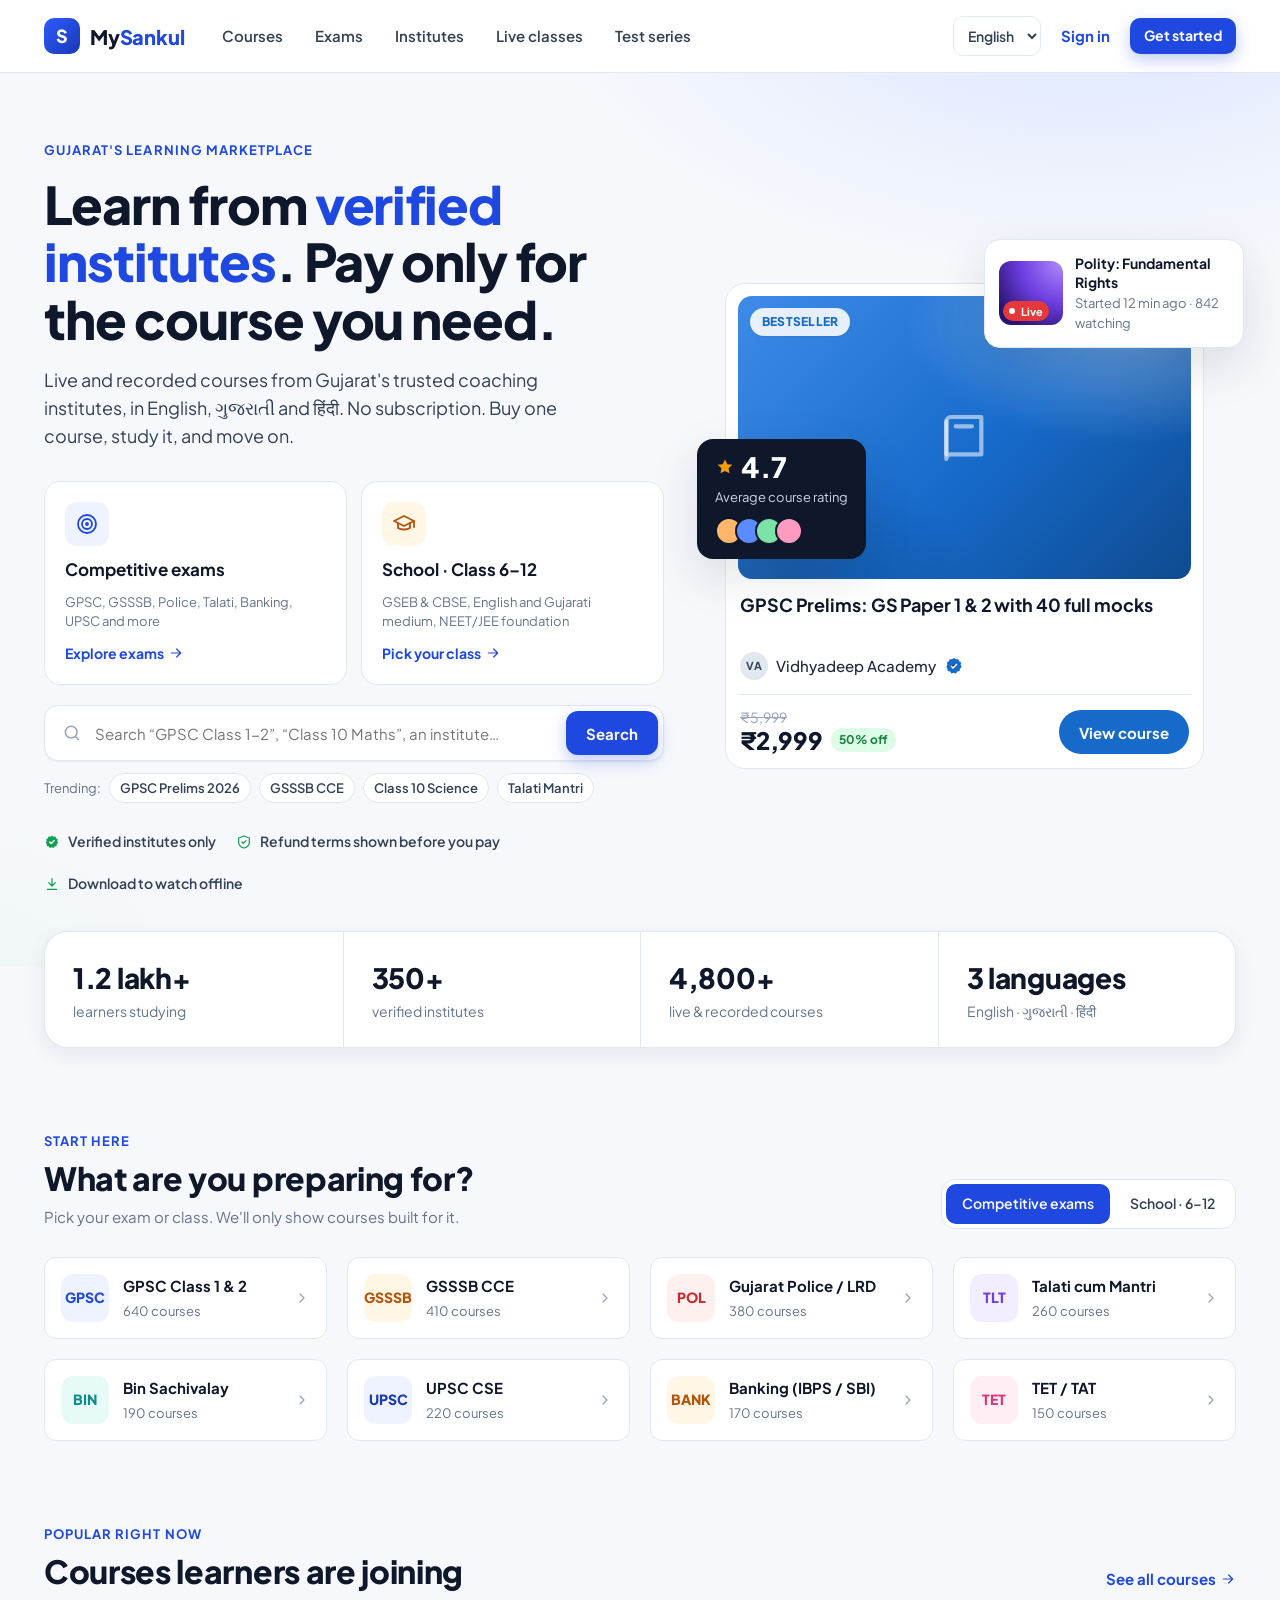
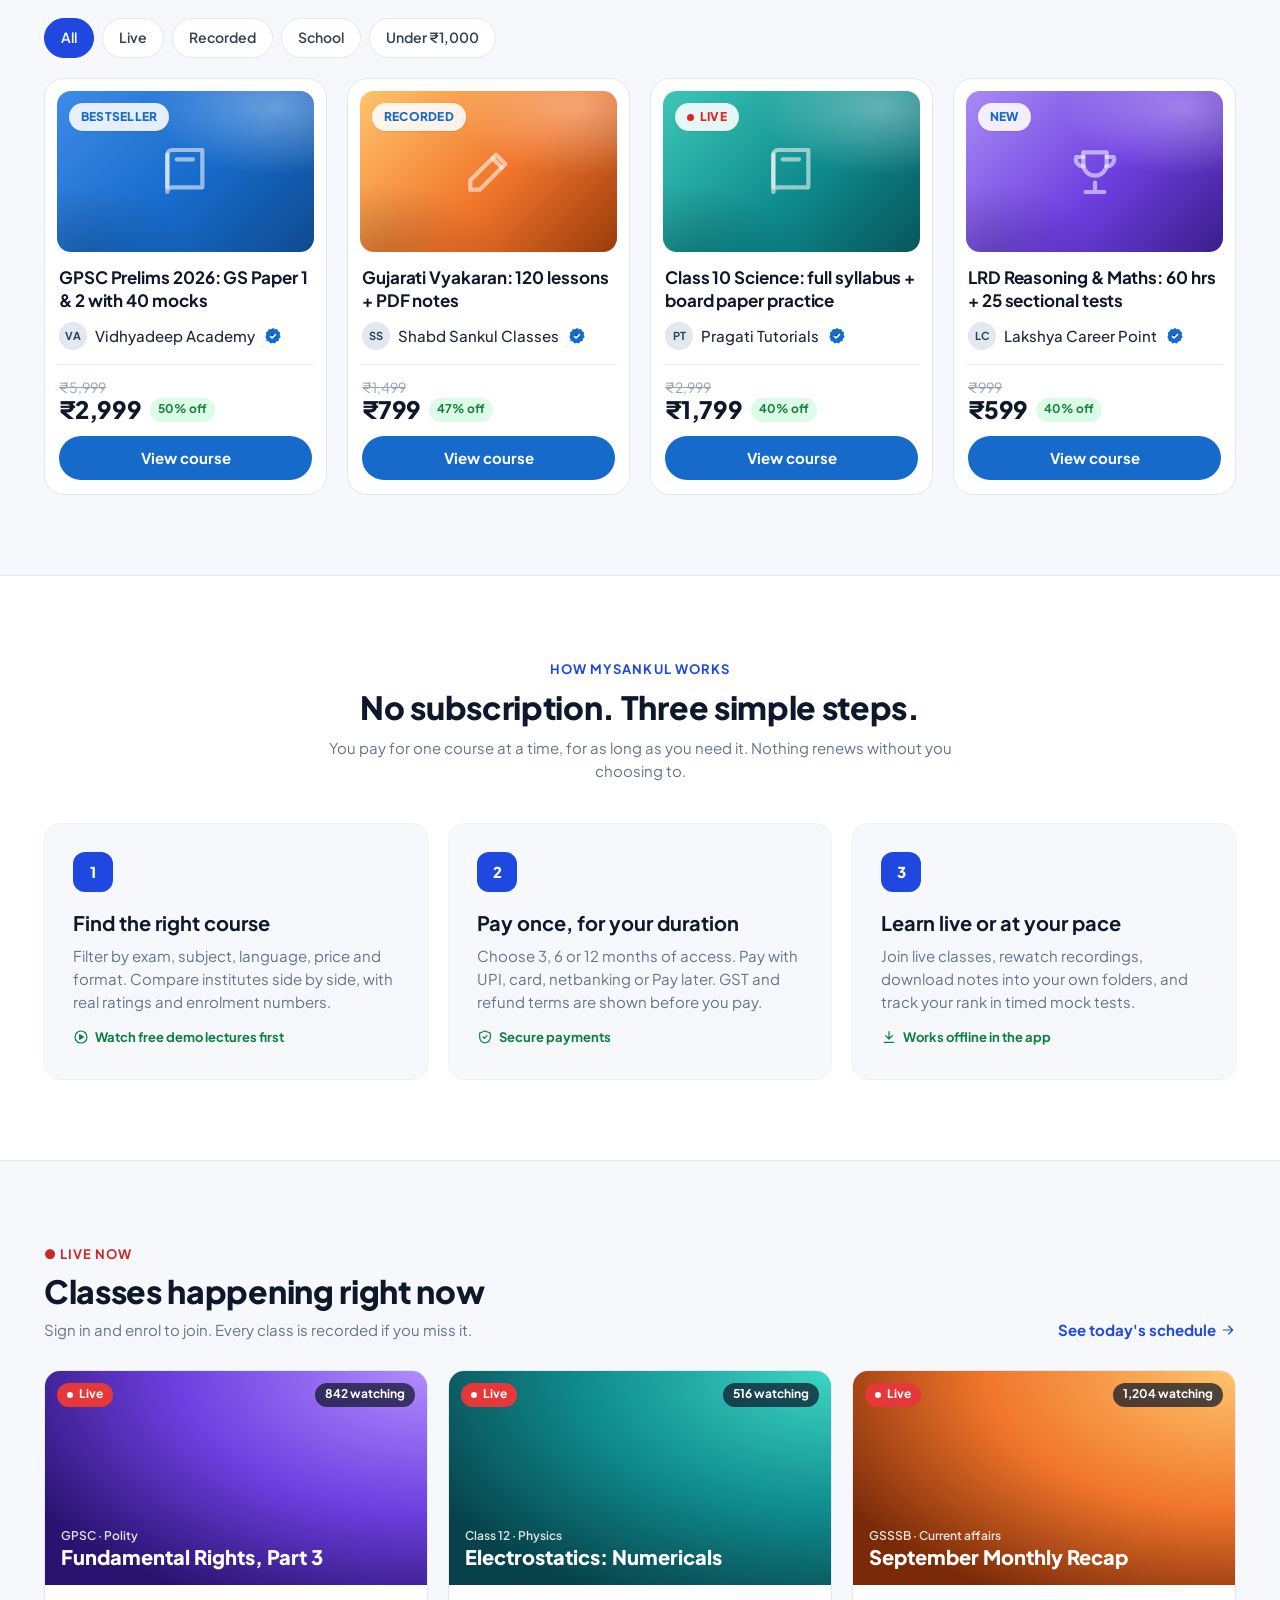
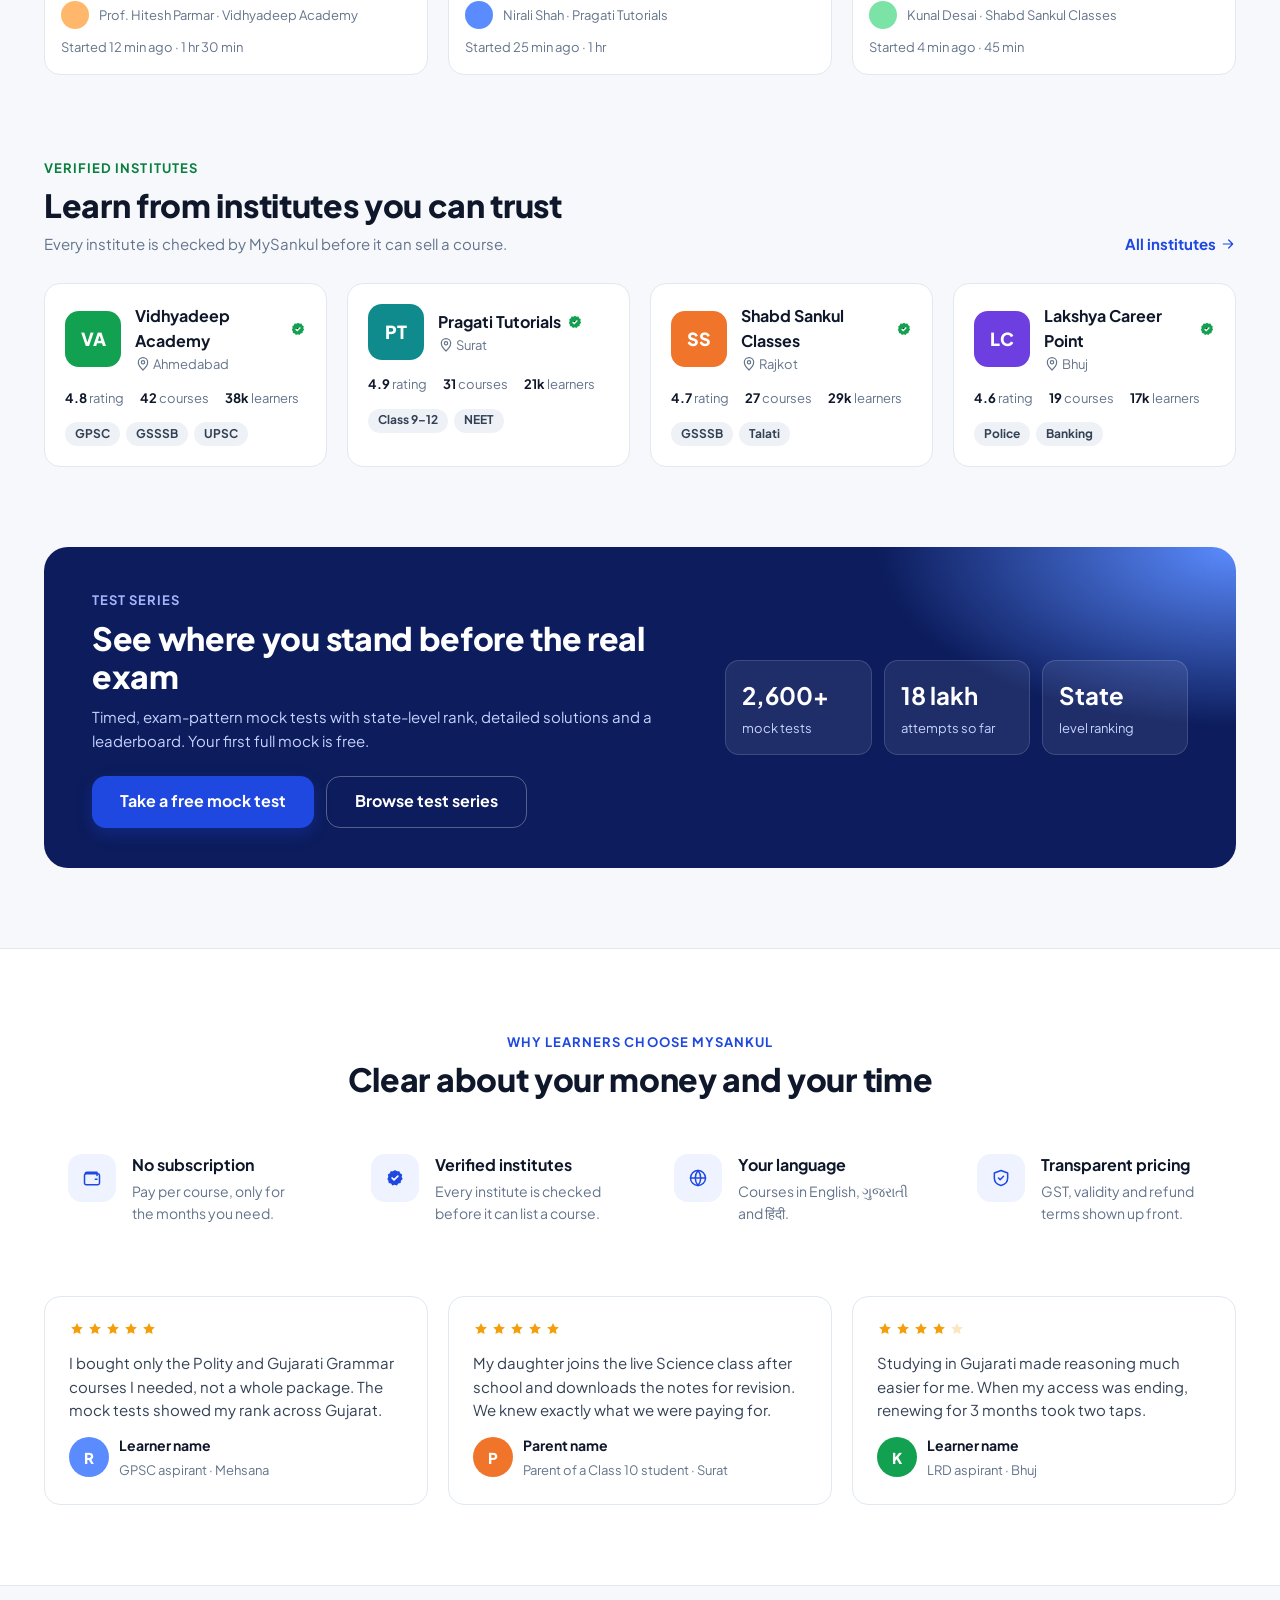
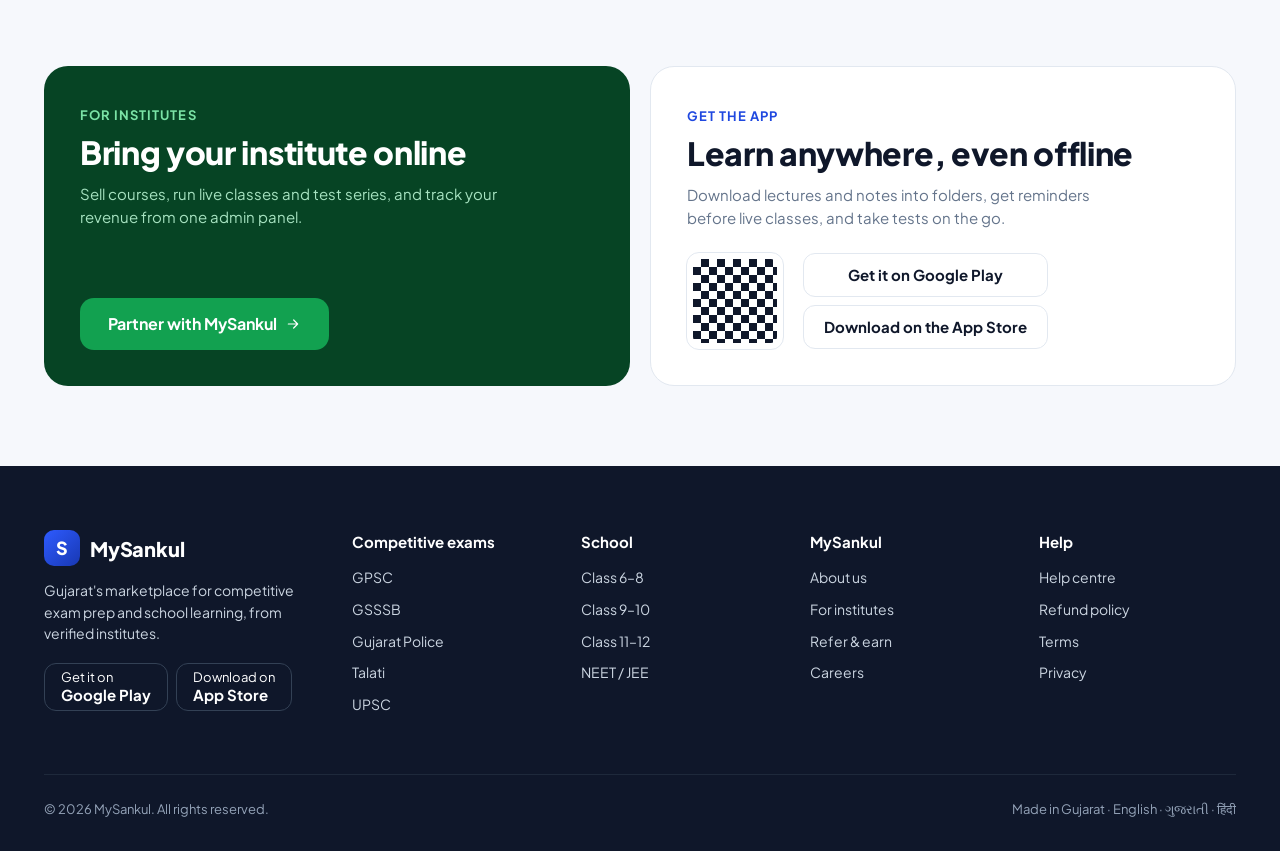
==== index.html @ 9d79526a "Add files via upload" ====
<!DOCTYPE html>
<html lang="en">
<head>
<meta charset="utf-8">
<meta name="viewport" content="width=device-width, initial-scale=1">
<title>MySankul: Learn from Gujarat's verified institutes</title>
<meta name="description" content="Buy courses one at a time from verified institutes. GPSC and competitive exam prep, plus Class 6–12 school learning. Live and recorded classes in English, Gujarati and Hindi.">
<link rel="preconnect" href="https://fonts.googleapis.com">
<link rel="preconnect" href="https://fonts.gstatic.com" crossorigin>
<link href="https://fonts.googleapis.com/css2?family=Plus+Jakarta+Sans:wght@400;500;600;700;800&display=swap" rel="stylesheet">
<style>
/* ==========================================================
   MySankul — Website design system
   Font: Plus Jakarta Sans · Brand: Cobalt Azure
   Rule: green = live / verified / institute identity only
   Font sizes: whole numbers only
   ========================================================== */

:root {
  /* Brand */
  --brand-50: #EEF3FF;
  --brand-100: #DCE6FF;
  --brand-200: #B9CCFF;
  --brand-500: #2E5BFF;
  --brand-600: #1F48E0;   /* Cobalt Azure — primary */
  --brand-700: #1838B3;
  --brand-900: #0C1C5C;

  /* Institute identity + live states */
  --green-50: #E9F8F0;
  --green-100: #CFF0DD;
  --green-600: #12A150;
  --green-700: #0B7F3E;
  --green-900: #064424;

  /* Accent (FAB / SkillSankul, urgency) */
  --red-50: #FFF0F0;
  --red-500: #E5383B;
  --red-600: #C92A2D;

  --amber-50: #FFF7E6;
  --amber-500: #F59E0B;
  --amber-700: #B45309;

  /* Neutrals */
  --ink-900: #0F172A;
  --ink-700: #334155;
  --ink-500: #64748B;
  --ink-400: #94A3B8;
  --line: #E2E8F0;
  --line-soft: #EEF2F7;
  --surface: #FFFFFF;
  --canvas: #F6F8FC;

  /* Type */
  --font: "Plus Jakarta Sans", system-ui, -apple-system, "Segoe UI", sans-serif;

  /* Radius / shadow */
  --r-sm: 8px;
  --r-md: 12px;
  --r-lg: 16px;
  --r-xl: 24px;
  --shadow-sm: 0 1px 2px rgba(15, 23, 42, .06);
  --shadow-md: 0 6px 20px rgba(15, 23, 42, .08);
  --shadow-lg: 0 18px 48px rgba(15, 23, 42, .12);

  --container: 1240px;
  --header-h: 72px;
}

*, *::before, *::after { box-sizing: border-box; }
html { scroll-behavior: smooth; -webkit-text-size-adjust: 100%; }
body {
  margin: 0;
  font-family: var(--font);
  font-size: 15px;
  line-height: 1.55;
  color: var(--ink-900);
  background: var(--canvas);
  -webkit-font-smoothing: antialiased;
}
img, svg { display: block; max-width: 100%; }
a { color: inherit; text-decoration: none; }
button { font: inherit; color: inherit; cursor: pointer; border: 0; background: none; }
input, select, textarea { font: inherit; color: inherit; }
h1, h2, h3, h4, p { margin: 0; }
ul { margin: 0; padding: 0; list-style: none; }

:focus-visible { outline: 3px solid var(--brand-500); outline-offset: 2px; border-radius: 6px; }

[hidden] { display: none !important; }
.sr-only { position: absolute; width: 1px; height: 1px; overflow: hidden; clip: rect(0 0 0 0); white-space: nowrap; }
.skip-link { position: absolute; left: 16px; top: -60px; z-index: 100; background: var(--ink-900); color: #fff; padding: 10px 16px; border-radius: var(--r-sm); }
.skip-link:focus { top: 12px; }

.container { width: 100%; max-width: var(--container); margin: 0 auto; padding: 0 24px; }
.icon { width: 20px; height: 20px; flex: none; fill: none; stroke: currentColor; stroke-width: 1.8; stroke-linecap: round; stroke-linejoin: round; }
.icon-sm { width: 16px; height: 16px; }
.icon-lg { width: 24px; height: 24px; }

/* ---------- Type scale ---------- */
.eyebrow { font-size: 13px; font-weight: 700; letter-spacing: .08em; text-transform: uppercase; color: var(--brand-600); }
.h1 { font-size: 52px; line-height: 1.1; font-weight: 800; letter-spacing: -.02em; }
.h2 { font-size: 32px; line-height: 1.2; font-weight: 800; letter-spacing: -.01em; }
.h3 { font-size: 20px; line-height: 1.3; font-weight: 700; }
.h4 { font-size: 16px; line-height: 1.4; font-weight: 700; }
.lead { font-size: 18px; color: var(--ink-700); }
.muted { color: var(--ink-500); }
.small { font-size: 13px; }
.tiny { font-size: 12px; }

/* ---------- Buttons ---------- */
.btn {
  display: inline-flex; align-items: center; justify-content: center; gap: 8px;
  height: 44px; padding: 0 20px; border-radius: var(--r-md);
  font-size: 15px; font-weight: 700; white-space: nowrap;
  transition: background .15s ease, box-shadow .15s ease, transform .15s ease, color .15s ease;
}
.btn:active { transform: translateY(1px); }
.btn:disabled { opacity: .45; cursor: not-allowed; transform: none; }
.btn-primary { background: var(--brand-600); color: #fff; box-shadow: 0 6px 16px rgba(31, 72, 224, .28); }
.btn-primary:hover { background: var(--brand-700); }
.btn-secondary { background: var(--surface); color: var(--ink-900); border: 1px solid var(--line); }
.btn-secondary:hover { border-color: var(--brand-200); color: var(--brand-700); }
.btn-ghost { color: var(--brand-600); padding: 0 12px; }
.btn-ghost:hover { background: var(--brand-50); }
.btn-green { background: var(--green-600); color: #fff; }
.btn-green:hover { background: var(--green-700); }
.btn-danger { background: var(--surface); color: var(--red-600); border: 1px solid #F5C2C3; }
.btn-danger:hover { background: var(--red-50); }
.btn-lg { height: 52px; padding: 0 28px; font-size: 16px; border-radius: 14px; }
.btn-sm { height: 36px; padding: 0 14px; font-size: 14px; border-radius: 10px; }
.btn-block { width: 100%; }
.link { color: var(--brand-600); font-weight: 700; display: inline-flex; align-items: center; gap: 4px; }
.link:hover { text-decoration: underline; }

/* ---------- Badges / chips ---------- */
.badge {
  display: inline-flex; align-items: center; gap: 6px;
  height: 24px; padding: 0 10px; border-radius: 999px;
  font-size: 12px; font-weight: 700; white-space: nowrap;
}
.badge-live { background: var(--red-500); color: #fff; }
.badge-live::before { content: ""; width: 6px; height: 6px; border-radius: 50%; background: #fff; animation: pulse 1.4s ease-in-out infinite; }
.badge-recorded { background: var(--brand-50); color: var(--brand-700); }
.badge-verified { background: var(--green-50); color: var(--green-700); }
.badge-off { background: var(--green-50); color: var(--green-700); }
.badge-amber { background: var(--amber-50); color: var(--amber-700); }
.badge-neutral { background: var(--line-soft); color: var(--ink-700); }
.badge-dark { background: rgba(15, 23, 42, .72); color: #fff; }
@keyframes pulse { 0%, 100% { opacity: 1; } 50% { opacity: .35; } }

.chip {
  display: inline-flex; align-items: center; gap: 8px;
  height: 40px; padding: 0 16px; border-radius: 999px;
  background: var(--surface); border: 1px solid var(--line);
  font-size: 14px; font-weight: 600; color: var(--ink-700);
  transition: border-color .15s, color .15s, background .15s;
}
.chip:hover { border-color: var(--brand-200); color: var(--brand-700); }
.chip[aria-pressed="true"], .chip.is-active { background: var(--brand-600); border-color: var(--brand-600); color: #fff; }

.verified-tick { width: 16px; height: 16px; color: var(--green-600); flex: none; }

/* ---------- Header ---------- */
.site-header {
  position: sticky; top: 0; z-index: 50;
  background: rgba(255, 255, 255, .92);
  backdrop-filter: saturate(180%) blur(12px);
  border-bottom: 1px solid var(--line);
}
.site-header .container { display: flex; align-items: center; gap: 24px; height: var(--header-h); }
.logo { display: flex; align-items: center; gap: 10px; font-weight: 800; font-size: 20px; letter-spacing: -.01em; }
.logo-mark {
  width: 36px; height: 36px; border-radius: 10px;
  background: linear-gradient(135deg, var(--brand-500), var(--brand-700));
  display: grid; place-items: center; color: #fff; font-size: 18px; font-weight: 800;
}
.logo span b { color: var(--brand-600); font-weight: 800; }
.main-nav { display: flex; gap: 4px; }
.main-nav a {
  height: 40px; display: inline-flex; align-items: center; gap: 6px;
  padding: 0 14px; border-radius: 10px; font-size: 15px; font-weight: 600; color: var(--ink-700);
}
.main-nav a:hover { background: var(--line-soft); color: var(--ink-900); }
.main-nav a[aria-current="page"] { color: var(--brand-600); background: var(--brand-50); }

.header-search {
  flex: 1; max-width: 420px; position: relative;
}
.header-search input {
  width: 100%; height: 44px; border-radius: 12px; border: 1px solid var(--line);
  background: var(--canvas); padding: 0 16px 0 44px; font-size: 14px;
}
.header-search input:focus { outline: none; border-color: var(--brand-500); background: #fff; box-shadow: 0 0 0 4px var(--brand-50); }
.header-search .icon { position: absolute; left: 14px; top: 12px; color: var(--ink-400); }
.header-actions { display: flex; align-items: center; gap: 8px; margin-left: auto; }
.icon-btn {
  width: 44px; height: 44px; border-radius: 12px; display: grid; place-items: center;
  color: var(--ink-700); position: relative;
}
.icon-btn:hover { background: var(--line-soft); }
.icon-btn .dot { position: absolute; top: 10px; right: 11px; width: 8px; height: 8px; border-radius: 50%; background: var(--red-500); border: 2px solid #fff; }
.avatar {
  width: 40px; height: 40px; border-radius: 50%; flex: none;
  background: linear-gradient(135deg, #FFB86B, #FF6B6B); color: #fff;
  display: grid; place-items: center; font-weight: 800; font-size: 15px;
}
.avatar-lg { width: 88px; height: 88px; font-size: 32px; }
.lang-select {
  height: 40px; border: 1px solid var(--line); border-radius: 10px; background: #fff;
  padding: 0 10px; font-size: 14px; font-weight: 600; color: var(--ink-700);
}
.menu-toggle { display: none; }

/* ---------- Sections ---------- */
.section { padding: 80px 0; }
.section-sm { padding: 48px 0; }
.section-head { display: flex; align-items: end; justify-content: space-between; gap: 24px; margin-bottom: 28px; }
.section-head p { margin-top: 8px; }

/* ---------- Cards ---------- */
.card { background: var(--surface); border: 1px solid var(--line); border-radius: var(--r-lg); }
.card-pad { padding: 24px; }

.grid { display: grid; gap: 20px; }
.grid-2 { grid-template-columns: repeat(2, 1fr); }
.grid-3 { grid-template-columns: repeat(3, 1fr); }
.grid-4 { grid-template-columns: repeat(4, 1fr); }

/* Course card — matches app anatomy */
.course-card {
  display: flex; flex-direction: column; overflow: hidden;
  background: var(--surface); border: 1px solid var(--line); border-radius: var(--r-lg);
  transition: box-shadow .2s ease, transform .2s ease, border-color .2s;
}
.course-card:hover { box-shadow: var(--shadow-md); transform: translateY(-2px); border-color: var(--brand-100); }
.course-thumb { position: relative; aspect-ratio: 16 / 9; overflow: hidden; }
.course-thumb .badges { position: absolute; top: 12px; left: 12px; display: flex; gap: 6px; }
.course-thumb .lang { position: absolute; top: 12px; right: 12px; }
.thumb-art {
  width: 100%; height: 100%; display: flex; flex-direction: column; justify-content: flex-end;
  padding: 16px; color: #fff;
}
.thumb-art strong { font-size: 20px; font-weight: 800; line-height: 1.2; max-width: 80%; }
.thumb-art small { font-size: 12px; font-weight: 600; opacity: .85; }
.t-blue { background: radial-gradient(120% 120% at 100% 0%, #5B8CFF 0%, #1F48E0 55%, #0C1C5C 100%); }
.t-teal { background: radial-gradient(120% 120% at 100% 0%, #3DD6C4 0%, #0F8B8D 55%, #07424A 100%); }
.t-violet { background: radial-gradient(120% 120% at 100% 0%, #B28CFF 0%, #6D3FE0 55%, #2A1370 100%); }
.t-orange { background: radial-gradient(120% 120% at 100% 0%, #FFC46B 0%, #F0752B 55%, #7A2A08 100%); }
.t-pink { background: radial-gradient(120% 120% at 100% 0%, #FF9BC0 0%, #D9377A 55%, #5E0F33 100%); }
.t-green { background: radial-gradient(120% 120% at 100% 0%, #7BE3A6 0%, #12A150 55%, #064424 100%); }

.course-body { padding: 16px 16px 18px; display: flex; flex-direction: column; gap: 10px; flex: 1; }
.course-title { font-size: 16px; font-weight: 700; line-height: 1.35; }
.course-inst { display: flex; align-items: center; gap: 6px; font-size: 13px; font-weight: 600; color: var(--ink-500); }
.course-meta { display: flex; flex-wrap: wrap; gap: 12px; font-size: 13px; color: var(--ink-500); }
.course-meta span { display: inline-flex; align-items: center; gap: 4px; }
.course-meta .star { color: var(--amber-500); fill: var(--amber-500); stroke: none; }
.price-row { display: flex; align-items: baseline; gap: 8px; margin-top: auto; padding-top: 12px; border-top: 1px dashed var(--line); }
.price { font-size: 20px; font-weight: 800; }
.strike { font-size: 14px; color: var(--ink-400); text-decoration: line-through; }
.price-row .badge { margin-left: auto; }

/* Institute card */
.inst-card { display: flex; flex-direction: column; gap: 14px; padding: 20px; }
.inst-top { display: flex; gap: 14px; align-items: center; }
.inst-logo {
  width: 56px; height: 56px; border-radius: 14px; flex: none;
  display: grid; place-items: center; font-weight: 800; font-size: 18px; color: #fff;
}
.inst-name { display: flex; align-items: center; gap: 6px; font-weight: 700; font-size: 16px; }
.inst-stats { display: flex; gap: 16px; font-size: 13px; color: var(--ink-500); }
.inst-stats b { color: var(--ink-900); }

/* ---------- Progress ---------- */
.progress { height: 8px; border-radius: 999px; background: var(--line-soft); overflow: hidden; }
.progress > span { display: block; height: 100%; border-radius: inherit; background: var(--brand-600); }

/* ---------- Tabs ---------- */
.tabs { display: flex; gap: 4px; border-bottom: 1px solid var(--line); overflow-x: auto; scrollbar-width: none; }
.tabs::-webkit-scrollbar { display: none; }
.tab {
  height: 52px; padding: 0 18px; font-size: 15px; font-weight: 700; color: var(--ink-500);
  border-bottom: 3px solid transparent; margin-bottom: -1px; white-space: nowrap;
  display: inline-flex; align-items: center; gap: 8px;
}
.tab:hover { color: var(--ink-900); }
.tab[aria-selected="true"] { color: var(--brand-600); border-color: var(--brand-600); }
.tab .count { font-size: 12px; background: var(--line-soft); color: var(--ink-500); padding: 2px 8px; border-radius: 999px; }
.tab[aria-selected="true"] .count { background: var(--brand-50); color: var(--brand-700); }
[role="tabpanel"][hidden] { display: none; }

/* ---------- Forms ---------- */
.field { display: flex; flex-direction: column; gap: 6px; }
.field label { font-size: 14px; font-weight: 600; color: var(--ink-700); }
.field input, .field select {
  height: 48px; border: 1px solid var(--line); border-radius: 12px; padding: 0 14px; background: #fff; font-size: 15px;
}
.field input:focus, .field select:focus { outline: none; border-color: var(--brand-500); box-shadow: 0 0 0 4px var(--brand-50); }
.field .hint { font-size: 13px; color: var(--ink-500); }
.switch { position: relative; width: 44px; height: 26px; flex: none; }
.switch input { opacity: 0; width: 100%; height: 100%; margin: 0; position: absolute; cursor: pointer; z-index: 1; }
.switch span { position: absolute; inset: 0; background: var(--ink-400); border-radius: 999px; transition: background .15s; }
.switch span::after { content: ""; position: absolute; top: 3px; left: 3px; width: 20px; height: 20px; border-radius: 50%; background: #fff; transition: transform .15s; box-shadow: var(--shadow-sm); }
.switch input:checked + span { background: var(--brand-600); }
.switch input:checked + span::after { transform: translateX(18px); }
.switch input:focus-visible + span { outline: 3px solid var(--brand-500); outline-offset: 2px; }

/* ---------- Footer ---------- */
.site-footer { background: var(--ink-900); color: #CBD5E1; padding: 64px 0 32px; }
.footer-grid { display: grid; grid-template-columns: 1.4fr repeat(4, 1fr); gap: 32px; }
.site-footer h4 { color: #fff; font-size: 15px; margin-bottom: 14px; }
.site-footer li { margin-bottom: 10px; font-size: 14px; }
.site-footer a:hover { color: #fff; }
.site-footer .logo { color: #fff; }
.footer-bottom { margin-top: 48px; padding-top: 24px; border-top: 1px solid #1E293B; display: flex; justify-content: space-between; gap: 16px; flex-wrap: wrap; font-size: 13px; color: #94A3B8; }
.store-btn { display: inline-flex; align-items: center; gap: 10px; height: 48px; padding: 0 16px; border-radius: 12px; border: 1px solid #334155; color: #fff; font-size: 13px; line-height: 1.2; }
.store-btn:hover { border-color: #64748B; }
.store-btn b { display: block; font-size: 15px; }

/* ---------- FAB (SkillSankul shortcut, as in app) ---------- */
.fab {
  position: fixed; right: 24px; bottom: 24px; z-index: 40;
  height: 56px; padding: 0 20px 0 16px; border-radius: 999px;
  background: var(--red-500); color: #fff; font-weight: 700; font-size: 15px;
  display: inline-flex; align-items: center; gap: 10px; box-shadow: 0 12px 28px rgba(229, 56, 59, .35);
}
.fab:hover { background: var(--red-600); }

/* ---------- Toast ---------- */
.toast {
  position: fixed; left: 50%; bottom: 32px; transform: translate(-50%, 20px); opacity: 0; pointer-events: none;
  background: var(--ink-900); color: #fff; padding: 12px 18px; border-radius: 12px; font-size: 14px; font-weight: 600;
  display: flex; align-items: center; gap: 10px; z-index: 90; transition: opacity .2s, transform .2s;
}
.toast.show { opacity: 1; transform: translate(-50%, 0); }

/* ---------- Modal ---------- */
.modal-backdrop { position: fixed; inset: 0; background: rgba(15, 23, 42, .5); display: none; place-items: center; z-index: 80; padding: 16px; }
.modal-backdrop.open { display: grid; }
.modal { background: #fff; border-radius: var(--r-xl); max-width: 460px; width: 100%; padding: 28px; box-shadow: var(--shadow-lg); animation: pop .2s ease; }
@keyframes pop { from { opacity: 0; transform: scale(.97); } to { opacity: 1; transform: none; } }

/* ---------- Responsive ---------- */
@media (max-width: 1080px) {
  .grid-4 { grid-template-columns: repeat(3, 1fr); }
  .header-search { display: none; }
  .footer-grid { grid-template-columns: 1fr 1fr 1fr; }
  .footer-grid > :first-child { grid-column: 1 / -1; }
}
@media (max-width: 860px) {
  .main-nav { display: none; }
  .main-nav.open {
    display: flex; flex-direction: column; position: absolute; top: var(--header-h); left: 0; right: 0;
    background: #fff; padding: 12px 16px 20px; border-bottom: 1px solid var(--line); box-shadow: var(--shadow-md);
  }
  .main-nav.open a { height: 48px; }
  .menu-toggle { display: grid; }
  .grid-3, .grid-4 { grid-template-columns: repeat(2, 1fr); }
  .h1 { font-size: 38px; }
  .h2 { font-size: 26px; }
  .section { padding: 56px 0; }
  .lang-select { display: none; }
}
@media (max-width: 600px) {
  .container { padding: 0 16px; }
  .grid-2, .grid-3, .grid-4 { grid-template-columns: 1fr; }
  .h1 { font-size: 32px; }
  .lead { font-size: 16px; }
  .section-head { flex-direction: column; align-items: flex-start; }
  .footer-grid { grid-template-columns: 1fr 1fr; }
  .fab { right: 16px; bottom: 16px; padding: 0; width: 56px; justify-content: center; }
  .fab .fab-label { display: none; }
  .header-actions .hide-sm { display: none; }
  .site-header .container { gap: 12px; }
}

@media (prefers-reduced-motion: reduce) {
  *, *::before, *::after { animation: none !important; transition: none !important; scroll-behavior: auto !important; }
}

</style>
<style>
  /* ---------- Hero ---------- */
  .hero { position: relative; overflow: hidden; padding: 64px 0 72px; background:
      radial-gradient(900px 480px at 85% -10%, #DCE6FF 0%, transparent 60%),
      radial-gradient(600px 400px at -10% 110%, #E9F8F0 0%, transparent 60%), var(--canvas); }
  .hero-grid { display: grid; grid-template-columns: 1.1fr .9fr; gap: 56px; align-items: center; }
  .hero h1 { margin: 16px 0 18px; }
  .hero h1 em { font-style: normal; color: var(--brand-600); }
  .hero .lead { max-width: 560px; }

  .path-picker { margin-top: 32px; display: grid; grid-template-columns: 1fr 1fr; gap: 14px; max-width: 620px; }
  .path-card {
    display: flex; flex-direction: column; gap: 10px; padding: 20px; border-radius: var(--r-lg);
    background: #fff; border: 1.5px solid var(--line); text-align: left; transition: border-color .15s, box-shadow .15s, transform .15s;
  }
  .path-card:hover { border-color: var(--brand-500); box-shadow: var(--shadow-md); transform: translateY(-2px); }
  .path-card .ic { width: 44px; height: 44px; border-radius: 12px; display: grid; place-items: center; }
  .path-card .ic.b { background: var(--brand-50); color: var(--brand-600); }
  .path-card .ic.o { background: var(--amber-50); color: var(--amber-700); }
  .path-card strong { font-size: 17px; }
  .path-card small { font-size: 13px; color: var(--ink-500); line-height: 1.45; }
  .path-card .go { display: inline-flex; align-items: center; gap: 4px; font-size: 14px; font-weight: 700; color: var(--brand-600); margin-top: 2px; }

  .hero-search { margin-top: 20px; max-width: 620px; position: relative; }
  .hero-search input { width: 100%; height: 56px; border-radius: 14px; border: 1px solid var(--line); background: #fff; padding: 0 130px 0 50px; font-size: 15px; box-shadow: var(--shadow-sm); }
  .hero-search input:focus { outline: none; border-color: var(--brand-500); box-shadow: 0 0 0 4px var(--brand-50); }
  .hero-search > .icon { position: absolute; left: 18px; top: 18px; color: var(--ink-400); }
  .hero-search .btn { position: absolute; right: 6px; top: 6px; height: 44px; }
  .trending { margin-top: 12px; display: flex; flex-wrap: wrap; gap: 8px; align-items: center; font-size: 13px; color: var(--ink-500); }
  .trending a { padding: 4px 10px; border-radius: 999px; background: #fff; border: 1px solid var(--line); font-weight: 600; color: var(--ink-700); }
  .trending a:hover { border-color: var(--brand-200); color: var(--brand-700); }

  .trust-row { margin-top: 28px; display: flex; flex-wrap: wrap; gap: 20px; font-size: 14px; font-weight: 600; color: var(--ink-700); }
  .trust-row span { display: inline-flex; align-items: center; gap: 8px; }
  .trust-row .icon { color: var(--green-600); }

  /* Hero visual */
  .hero-visual { position: relative; padding: 44px 32px 24px 0; }
  .hv-main { position: relative; box-shadow: var(--shadow-lg); }
  .hv-live {
    position: absolute; right: -8px; top: 0; width: 260px; padding: 14px; border-radius: var(--r-lg); z-index: 2;
    background: #fff; box-shadow: var(--shadow-lg); display: flex; gap: 12px; align-items: center; border: 1px solid var(--line);
  }
  .hv-live .mini-thumb { width: 64px; height: 64px; border-radius: 12px; flex: none; position: relative; }
  .hv-live .mini-thumb .badge { position: absolute; left: 4px; bottom: 4px; height: 20px; font-size: 11px; padding: 0 6px; }
  .hv-rating {
    position: absolute; left: -28px; top: 200px; padding: 14px 18px; border-radius: var(--r-lg); z-index: 2;
    background: var(--ink-900); color: #fff; box-shadow: var(--shadow-lg);
  }
  .hv-rating .big { font-size: 28px; font-weight: 800; line-height: 1; display: flex; align-items: center; gap: 6px; }
  .hv-rating .big .icon { color: var(--amber-500); fill: var(--amber-500); stroke: none; }
  .face-stack { display: flex; }
  .face-stack i { width: 28px; height: 28px; border-radius: 50%; border: 2px solid var(--ink-900); margin-left: -8px; display: block; }
  .face-stack i:first-child { margin-left: 0; }

  /* Stats */
  .stats { display: grid; grid-template-columns: repeat(4, 1fr); background: #fff; border: 1px solid var(--line); border-radius: var(--r-xl); margin-top: -36px; position: relative; box-shadow: var(--shadow-md); }
  .stat { padding: 24px 28px; border-left: 1px solid var(--line); }
  .stat:first-child { border-left: 0; }
  .stat b { display: block; font-size: 28px; font-weight: 800; letter-spacing: -.01em; }
  .stat span { font-size: 14px; color: var(--ink-500); }

  /* Exam tiles */
  .exam-tile {
    display: flex; align-items: center; gap: 14px; padding: 16px; background: #fff; border: 1px solid var(--line); border-radius: var(--r-md);
    transition: border-color .15s, box-shadow .15s;
  }
  .exam-tile:hover { border-color: var(--brand-200); box-shadow: var(--shadow-sm); }
  .exam-tile .ex-ic { width: 48px; height: 48px; border-radius: 12px; display: grid; place-items: center; font-weight: 800; font-size: 14px; flex: none; }
  .exam-tile strong { display: block; font-size: 15px; }
  .exam-tile small { font-size: 13px; color: var(--ink-500); }
  .exam-tile .icon { margin-left: auto; color: var(--ink-400); }

  .switcher { display: inline-flex; background: #fff; border: 1px solid var(--line); border-radius: 14px; padding: 4px; gap: 4px; }
  .switcher .chip { border: 0; height: 40px; border-radius: 10px; }

  /* How it works */
  .how { background: #fff; border-top: 1px solid var(--line); border-bottom: 1px solid var(--line); }
  .step { position: relative; padding: 28px; border-radius: var(--r-lg); background: var(--canvas); border: 1px solid var(--line-soft); }
  .step-num { width: 40px; height: 40px; border-radius: 12px; background: var(--brand-600); color: #fff; font-weight: 800; display: grid; place-items: center; margin-bottom: 18px; }
  .step h3 { margin-bottom: 8px; }
  .step p { color: var(--ink-500); font-size: 15px; }
  .step .note { margin-top: 14px; display: inline-flex; align-items: center; gap: 6px; font-size: 13px; font-weight: 700; color: var(--green-700); }

  /* Live now */
  .live-card { overflow: hidden; border-radius: var(--r-lg); background: #fff; border: 1px solid var(--line); }
  .live-card .course-thumb { aspect-ratio: 16/9; }
  .live-card .body { padding: 16px; display: flex; flex-direction: column; gap: 8px; }
  .live-card .who { display: flex; align-items: center; gap: 10px; font-size: 13px; color: var(--ink-500); }
  .live-card .who i { width: 28px; height: 28px; border-radius: 50%; display: block; }
  .watching { position: absolute; right: 12px; top: 12px; }

  /* Mock test banner */
  .mock-banner {
    display: grid; grid-template-columns: 1.3fr 1fr; gap: 32px; align-items: center; padding: 40px 48px;
    border-radius: var(--r-xl); color: #fff; overflow: hidden; position: relative;
    background: radial-gradient(600px 300px at 100% 0%, #5B8CFF 0%, transparent 60%), var(--brand-900);
  }
  .mock-banner p { color: #C7D2FE; margin-top: 10px; }
  .mock-stats { display: grid; grid-template-columns: repeat(3, 1fr); gap: 12px; }
  .mock-stats div { background: rgba(255,255,255,.08); border: 1px solid rgba(255,255,255,.14); border-radius: 14px; padding: 16px; }
  .mock-stats b { font-size: 24px; display: block; }
  .mock-stats span { font-size: 13px; color: #C7D2FE; }

  /* Why */
  .why-item { display: flex; gap: 16px; padding: 24px; }
  .why-item .ic { width: 48px; height: 48px; border-radius: 14px; background: var(--brand-50); color: var(--brand-600); display: grid; place-items: center; flex: none; }
  .why-item p { color: var(--ink-500); margin-top: 4px; font-size: 14px; }

  /* Reviews */
  .review { padding: 24px; display: flex; flex-direction: column; gap: 14px; }
  .review .stars { display: flex; gap: 2px; color: var(--amber-500); }
  .review .stars .icon { width: 16px; height: 16px; fill: currentColor; stroke: none; }
  .review q { font-size: 15px; color: var(--ink-700); quotes: none; }
  .review .by { display: flex; align-items: center; gap: 10px; margin-top: auto; }
  .review .by i { width: 40px; height: 40px; border-radius: 50%; display: grid; place-items: center; color: #fff; font-style: normal; font-weight: 800; }
  .review .by b { display: block; font-size: 14px; }
  .review .by span { font-size: 13px; color: var(--ink-500); }

  /* Institute CTA + App */
  .dual { display: grid; grid-template-columns: 1fr 1fr; gap: 20px; }
  .cta-tile { padding: 36px; border-radius: var(--r-xl); position: relative; overflow: hidden; min-height: 260px; display: flex; flex-direction: column; justify-content: space-between; gap: 24px; }
  .cta-tile.inst { background: var(--green-900); color: #fff; }
  .cta-tile.inst p { color: #A7E3C1; }
  .cta-tile.app { background: #fff; border: 1px solid var(--line); }
  .cta-tile p { margin-top: 10px; max-width: 420px; }
  .qr { width: 96px; height: 96px; border-radius: 12px; background:
      repeating-conic-gradient(var(--ink-900) 0 25%, #fff 0 50%) 0 0 / 16px 16px; border: 6px solid #fff; outline: 1px solid var(--line); }

  @media (max-width: 1080px) {
    .hero-grid { grid-template-columns: 1fr; }
    .hero-visual { display: none; }
    .mock-banner { grid-template-columns: 1fr; padding: 32px; }
  }
  @media (max-width: 860px) {
    .stats { grid-template-columns: 1fr 1fr; }
    .stat:nth-child(3) { border-left: 0; }
    .stat:nth-child(n+3) { border-top: 1px solid var(--line); }
    .dual { grid-template-columns: 1fr; }
  }
  @media (max-width: 600px) {
    .hero { padding: 40px 0 64px; }
    .path-picker { grid-template-columns: 1fr; }
    .hero-search input { padding-right: 16px; }
    .hero-search .btn { display: none; }
    .stat { padding: 18px; }
    .stat b { font-size: 22px; }
    .mock-stats { grid-template-columns: 1fr 1fr 1fr; }
    .mock-stats b { font-size: 18px; }
    .cta-tile { padding: 24px; }
    .header-actions .btn-ghost { padding: 0 8px; }
    .header-actions .btn-primary { display: none; }
  }
</style>
<style>
  /* ===== Course card (shared, from the MySankul card design) ===== */
  .ccard { container-type: inline-size; display: flex; flex-direction: column; gap: 0; padding: 12px; background: #fff; border: 1px solid #E2E8F0; border-radius: 20px; color: #0F172A; font-family: "Plus Jakarta Sans", system-ui, sans-serif; text-decoration: none; transition: box-shadow .2s ease, transform .2s ease, border-color .2s ease; }
  .ccard:hover { box-shadow: 0 10px 28px rgba(15, 23, 42, .10); transform: translateY(-2px); border-color: #D0E1F4; }
  .ccard:focus-visible { outline: 3px solid #D0E1F4; outline-offset: 2px; }
  .ccard-img { position: relative; aspect-ratio: 16 / 10; border-radius: 14px; overflow: hidden; display: grid; place-items: center; color: rgba(255, 255, 255, .55); }
  .ccard-img::before { content: ""; position: absolute; inset: 0; background: radial-gradient(80% 70% at 85% 10%, rgba(255,255,255,.35), transparent 60%), radial-gradient(60% 60% at 10% 100%, rgba(0,0,0,.18), transparent 70%); }
  .ccard-img .ccard-ic { width: 56px; height: 56px; position: relative; }
  .ccard-badge { position: absolute; top: 12px; left: 12px; z-index: 1; display: inline-flex; align-items: center; gap: 6px; height: 28px; padding: 0 12px; border-radius: 999px; background: rgba(255, 255, 255, .88); backdrop-filter: blur(6px); -webkit-backdrop-filter: blur(6px); box-shadow: 0 1px 2px rgba(15,23,42,.08); color: #166ACA; font-size: 12px; font-weight: 800; letter-spacing: .02em; text-transform: uppercase; }
  .ccard-badge.live { color: #DC2626; }
  .ccard-badge.live::before { content: ""; width: 7px; height: 7px; border-radius: 50%; background: #DC2626; }
  .ccard-title { margin: 14px 2px 0; font-size: 18px; line-height: 1.35; font-weight: 700; letter-spacing: -.005em; display: -webkit-box; -webkit-line-clamp: 2; -webkit-box-orient: vertical; overflow: hidden; min-height: 2.7em; }
  .ccard-inst { display: flex; align-items: center; gap: 8px; margin: 10px 2px 0; font-size: 15px; font-weight: 500; color: #1E293B; min-width: 0; }
  .ccard-inst span.nm { white-space: nowrap; overflow: hidden; text-overflow: ellipsis; }
  .ccard-av { width: 28px; height: 28px; border-radius: 50%; flex: none; display: grid; place-items: center; background: #E2E8F0; color: #334155; font-size: 11px; font-weight: 700; }
  .ccard-tick { width: 20px; height: 20px; flex: none; color: #166ACA; }
  .ccard-inst { margin-bottom: 14px; }
  .ccard-foot { display: flex; align-items: flex-end; justify-content: space-between; gap: 12px; margin-top: auto; padding: 14px 2px 2px; border-top: 1px solid #E2E8F0; }
  .ccard-price s { display: block; font-size: 14px; color: #94A3B8; line-height: 1.2; }
  .ccard-price div { display: flex; align-items: center; gap: 8px; }
  .ccard-price b { font-size: 24px; font-weight: 800; line-height: 1.2; letter-spacing: -.01em; }
  .ccard-off { display: inline-flex; align-items: center; height: 24px; padding: 0 8px; border-radius: 999px; background: #DCFCE7; color: #15803D; font-size: 12px; font-weight: 700; white-space: nowrap; }
  .ccard-btn { flex: none; display: inline-flex; align-items: center; justify-content: center; height: 44px; padding: 0 20px; border-radius: 999px; background: #166ACA; color: #fff; font-size: 15px; font-weight: 700; white-space: nowrap; transition: background .15s; }
  .ccard:hover .ccard-btn { background: #1257A8; }
  /* Narrow cards: button goes full width under the price */
  @container (max-width: 300px) {
    .ccard-foot { flex-wrap: wrap; }
    .ccard-btn { width: 100%; }
    .ccard-title { font-size: 17px; }
  }
  /* Cover colours (replace with real course photos when available) */
  .cg-blue   { background: linear-gradient(135deg, #3E8BE8, #166ACA 55%, #0F4A8F); }
  .cg-teal   { background: linear-gradient(135deg, #3CC7B8, #0F8B8D 55%, #07565C); }
  .cg-violet { background: linear-gradient(135deg, #A98BF5, #6D3FE0 55%, #3B1E8C); }
  .cg-orange { background: linear-gradient(135deg, #FFC46B, #F0752B 55%, #9A3B0B); }
  .cg-pink   { background: linear-gradient(135deg, #FF9BC0, #D9377A 55%, #7A1542); }
  .cg-green  { background: linear-gradient(135deg, #7BE3A6, #16A34A 55%, #0B5E2B); }
  .cg-slate  { background: linear-gradient(135deg, #94A3B8, #475569 55%, #1E293B); }
</style>

</head>
<body>
<a class="skip-link" href="#main">Skip to content</a>

<!-- ================= HEADER (logged out) ================= -->
<header class="site-header">
  <div class="container">
    <button class="icon-btn menu-toggle" data-menu-toggle aria-controls="primary-nav" aria-expanded="false" aria-label="Open menu">
      <svg class="icon"><use href="#i-menu"/></svg>
    </button>
    <a href="index.html" class="logo" aria-label="MySankul home">
      <span class="logo-mark">S</span><span>My<b>Sankul</b></span>
    </a>
    <nav class="main-nav" id="primary-nav" aria-label="Primary">
      <a href="#courses">Courses</a>
      <a href="#exams">Exams</a>
      <a href="#institutes">Institutes</a>
      <a href="#live">Live classes</a>
      <a href="#tests">Test series</a>
    </nav>
    <div class="header-actions">
      <label class="sr-only" for="lang">Language</label>
      <select id="lang" class="lang-select">
        <option>English</option><option>ગુજરાતી</option><option>हिंदी</option>
      </select>
      <a href="signin.html" class="btn btn-ghost">Sign in</a>
      <a href="signin.html" class="btn btn-primary btn-sm">Get started</a>
    </div>
  </div>
</header>

<main id="main">

<!-- ================= HERO ================= -->
<section class="hero">
  <div class="container hero-grid">
    <div>
      <span class="eyebrow">Gujarat's learning marketplace</span>
      <h1 class="h1">Learn from <em>verified institutes</em>. Pay only for the course you need.</h1>
      <p class="lead">Live and recorded courses from Gujarat's trusted coaching institutes, in English, ગુજરાતી and हिंदी. No subscription. Buy one course, study it, and move on.</p>

      <!-- Early split: the first decision a visitor makes -->
      <div class="path-picker" role="group" aria-label="What are you preparing for?">
        <a href="#exams" class="path-card" data-path="competitive">
          <span class="ic b"><svg class="icon icon-lg"><use href="#i-target"/></svg></span>
          <strong>Competitive exams</strong>
          <small>GPSC, GSSSB, Police, Talati, Banking, UPSC and more</small>
          <span class="go">Explore exams <svg class="icon icon-sm"><use href="#i-arrow-right"/></svg></span>
        </a>
        <a href="#exams" class="path-card" data-path="school">
          <span class="ic o"><svg class="icon icon-lg"><use href="#i-grad"/></svg></span>
          <strong>School · Class 6–12</strong>
          <small>GSEB & CBSE, English and Gujarati medium, NEET/JEE foundation</small>
          <span class="go">Pick your class <svg class="icon icon-sm"><use href="#i-arrow-right"/></svg></span>
        </a>
      </div>

      <form class="hero-search" role="search" onsubmit="event.preventDefault(); msToast('Searching courses…')">
        <label for="q" class="sr-only">Search courses, exams or institutes</label>
        <svg class="icon"><use href="#i-search"/></svg>
        <input id="q" type="search" placeholder="Search “GPSC Class 1-2”, “Class 10 Maths”, an institute…">
        <button class="btn btn-primary" type="submit">Search</button>
      </form>
      <div class="trending"><span>Trending:</span>
        <a href="#">GPSC Prelims 2026</a><a href="#">GSSSB CCE</a><a href="#">Class 10 Science</a><a href="#">Talati Mantri</a>
      </div>

      <div class="trust-row">
        <span><svg class="icon icon-sm"><use href="#i-verified"/></svg>Verified institutes only</span>
        <span><svg class="icon icon-sm"><use href="#i-shield"/></svg>Refund terms shown before you pay</span>
        <span><svg class="icon icon-sm"><use href="#i-download"/></svg>Download to watch offline</span>
      </div>
    </div>

    <!-- Hero visual: real product anatomy, not stock imagery -->
    <div class="hero-visual" aria-hidden="true">
      <a href="#i-verified" class="ccard">
  <div class="ccard-img cg-blue"><span class="ccard-badge">Bestseller</span><svg class="icon ccard-ic" aria-hidden="true"><use href="#i-book"/></svg></div>
  <h3 class="ccard-title">GPSC Prelims: GS Paper 1 & 2 with 40 full mocks</h3>
  <div class="ccard-inst"><span class="ccard-av">VA</span><span class="nm">Vidhyadeep Academy</span><svg class="ccard-tick" aria-label="Verified institute"><use href="#i-verified"/></svg></div>
  <div class="ccard-foot"><div class="ccard-price"><s>₹5,999</s><div><b>₹2,999</b><span class="ccard-off">50% off</span></div></div><span class="ccard-btn">View course</span></div>
</a>
      <div class="hv-live">
        <div class="mini-thumb t-violet"><span class="badge badge-live">Live</span></div>
        <div>
          <div class="h4" style="font-size:14px">Polity: Fundamental Rights</div>
          <div class="small muted">Started 12 min ago · 842 watching</div>
        </div>
      </div>
      <div class="hv-rating">
        <div class="big"><svg class="icon"><use href="#i-star"/></svg>4.7</div>
        <div class="small" style="color:#CBD5E1;margin:6px 0 10px">Average course rating</div>
        <div class="face-stack"><i style="background:#FFB86B"></i><i style="background:#5B8CFF"></i><i style="background:#7BE3A6"></i><i style="background:#FF9BC0"></i></div>
      </div>
    </div>
  </div>
</section>

<!-- ================= STATS ================= -->
<div class="container">
  <div class="stats">
    <div class="stat"><b>1.2 lakh+</b><span>learners studying</span></div>
    <div class="stat"><b>350+</b><span>verified institutes</span></div>
    <div class="stat"><b>4,800+</b><span>live & recorded courses</span></div>
    <div class="stat"><b>3 languages</b><span>English · ગુજરાતી · हिंदी</span></div>
  </div>
</div>

<!-- ================= EXAMS / CLASSES ================= -->
<section class="section" id="exams">
  <div class="container">
    <div class="section-head">
      <div>
        <span class="eyebrow">Start here</span>
        <h2 class="h2" style="margin-top:8px">What are you preparing for?</h2>
        <p class="muted">Pick your exam or class. We'll only show courses built for it.</p>
      </div>
      <div class="switcher" data-chip-group="exams" role="group" aria-label="Audience">
        <button class="chip" aria-pressed="true" data-value="comp">Competitive exams</button>
        <button class="chip" aria-pressed="false" data-value="school">School · 6–12</button>
      </div>
    </div>

    <div class="grid grid-4" data-filter-scope="exams">
      <!-- Competitive -->
      <a href="#" class="exam-tile" data-cat="comp"><span class="ex-ic" style="background:#EEF3FF;color:#1F48E0">GPSC</span><div><strong>GPSC Class 1 & 2</strong><small>640 courses</small></div><svg class="icon icon-sm"><use href="#i-chevron-right"/></svg></a>
      <a href="#" class="exam-tile" data-cat="comp"><span class="ex-ic" style="background:#FFF7E6;color:#B45309">GSSSB</span><div><strong>GSSSB CCE</strong><small>410 courses</small></div><svg class="icon icon-sm"><use href="#i-chevron-right"/></svg></a>
      <a href="#" class="exam-tile" data-cat="comp"><span class="ex-ic" style="background:#FFF0F0;color:#C92A2D">POL</span><div><strong>Gujarat Police / LRD</strong><small>380 courses</small></div><svg class="icon icon-sm"><use href="#i-chevron-right"/></svg></a>
      <a href="#" class="exam-tile" data-cat="comp"><span class="ex-ic" style="background:#F3EEFF;color:#6D3FE0">TLT</span><div><strong>Talati cum Mantri</strong><small>260 courses</small></div><svg class="icon icon-sm"><use href="#i-chevron-right"/></svg></a>
      <a href="#" class="exam-tile" data-cat="comp"><span class="ex-ic" style="background:#E6FAF8;color:#0F8B8D">BIN</span><div><strong>Bin Sachivalay</strong><small>190 courses</small></div><svg class="icon icon-sm"><use href="#i-chevron-right"/></svg></a>
      <a href="#" class="exam-tile" data-cat="comp"><span class="ex-ic" style="background:#EEF3FF;color:#1838B3">UPSC</span><div><strong>UPSC CSE</strong><small>220 courses</small></div><svg class="icon icon-sm"><use href="#i-chevron-right"/></svg></a>
      <a href="#" class="exam-tile" data-cat="comp"><span class="ex-ic" style="background:#FFF7E6;color:#B45309">BANK</span><div><strong>Banking (IBPS / SBI)</strong><small>170 courses</small></div><svg class="icon icon-sm"><use href="#i-chevron-right"/></svg></a>
      <a href="#" class="exam-tile" data-cat="comp"><span class="ex-ic" style="background:#FFEFF5;color:#D9377A">TET</span><div><strong>TET / TAT</strong><small>150 courses</small></div><svg class="icon icon-sm"><use href="#i-chevron-right"/></svg></a>
      <!-- School -->
      <a href="#" class="exam-tile" data-cat="school" hidden><span class="ex-ic" style="background:#FFF7E6;color:#B45309">6</span><div><strong>Class 6</strong><small>GSEB · CBSE</small></div><svg class="icon icon-sm"><use href="#i-chevron-right"/></svg></a>
      <a href="#" class="exam-tile" data-cat="school" hidden><span class="ex-ic" style="background:#FFF7E6;color:#B45309">7</span><div><strong>Class 7</strong><small>GSEB · CBSE</small></div><svg class="icon icon-sm"><use href="#i-chevron-right"/></svg></a>
      <a href="#" class="exam-tile" data-cat="school" hidden><span class="ex-ic" style="background:#FFF7E6;color:#B45309">8</span><div><strong>Class 8</strong><small>GSEB · CBSE</small></div><svg class="icon icon-sm"><use href="#i-chevron-right"/></svg></a>
      <a href="#" class="exam-tile" data-cat="school" hidden><span class="ex-ic" style="background:#FFF7E6;color:#B45309">9</span><div><strong>Class 9</strong><small>GSEB · CBSE</small></div><svg class="icon icon-sm"><use href="#i-chevron-right"/></svg></a>
      <a href="#" class="exam-tile" data-cat="school" hidden><span class="ex-ic" style="background:#EEF3FF;color:#1F48E0">10</span><div><strong>Class 10 · Board</strong><small>GSEB · CBSE</small></div><svg class="icon icon-sm"><use href="#i-chevron-right"/></svg></a>
      <a href="#" class="exam-tile" data-cat="school" hidden><span class="ex-ic" style="background:#EEF3FF;color:#1F48E0">11</span><div><strong>Class 11</strong><small>Science · Commerce</small></div><svg class="icon icon-sm"><use href="#i-chevron-right"/></svg></a>
      <a href="#" class="exam-tile" data-cat="school" hidden><span class="ex-ic" style="background:#EEF3FF;color:#1F48E0">12</span><div><strong>Class 12 · Board</strong><small>Science · Commerce</small></div><svg class="icon icon-sm"><use href="#i-chevron-right"/></svg></a>
      <a href="#" class="exam-tile" data-cat="school" hidden><span class="ex-ic" style="background:#E6FAF8;color:#0F8B8D">NEET</span><div><strong>NEET / JEE / GUJCET</strong><small>Foundation & crash</small></div><svg class="icon icon-sm"><use href="#i-chevron-right"/></svg></a>
    </div>
  </div>
</section>

<!-- ================= POPULAR COURSES ================= -->
<section class="section" id="courses" style="padding-top:0">
  <div class="container">
    <div class="section-head">
      <div>
        <span class="eyebrow">Popular right now</span>
        <h2 class="h2" style="margin-top:8px">Courses learners are joining</h2>
      </div>
      <a href="#" class="link">See all courses <svg class="icon icon-sm"><use href="#i-arrow-right"/></svg></a>
    </div>
    <div style="display:flex;gap:8px;flex-wrap:wrap;margin-bottom:20px" data-chip-group="courses" role="group" aria-label="Filter courses">
      <button class="chip" aria-pressed="true" data-value="all">All</button>
      <button class="chip" aria-pressed="false" data-value="live">Live</button>
      <button class="chip" aria-pressed="false" data-value="rec">Recorded</button>
      <button class="chip" aria-pressed="false" data-value="school">School</button>
      <button class="chip" aria-pressed="false" data-value="under">Under ₹1,000</button>
    </div>
    <div class="grid grid-4" data-filter-scope="courses">
      <a href="course.html" class="ccard" data-cat="live">
  <div class="ccard-img cg-blue"><span class="ccard-badge">Bestseller</span><svg class="icon ccard-ic" aria-hidden="true"><use href="#i-book"/></svg></div>
  <h3 class="ccard-title">GPSC Prelims 2026: GS Paper 1 & 2 with 40 mocks</h3>
  <div class="ccard-inst"><span class="ccard-av">VA</span><span class="nm">Vidhyadeep Academy</span><svg class="ccard-tick" aria-label="Verified institute"><use href="#i-verified"/></svg></div>
  <div class="ccard-foot"><div class="ccard-price"><s>₹5,999</s><div><b>₹2,999</b><span class="ccard-off">50% off</span></div></div><span class="ccard-btn">View course</span></div>
</a>
      <a href="course.html" class="ccard" data-cat="rec under">
  <div class="ccard-img cg-orange"><span class="ccard-badge">Recorded</span><svg class="icon ccard-ic" aria-hidden="true"><use href="#i-edit"/></svg></div>
  <h3 class="ccard-title">Gujarati Vyakaran: 120 lessons + PDF notes</h3>
  <div class="ccard-inst"><span class="ccard-av">SS</span><span class="nm">Shabd Sankul Classes</span><svg class="ccard-tick" aria-label="Verified institute"><use href="#i-verified"/></svg></div>
  <div class="ccard-foot"><div class="ccard-price"><s>₹1,499</s><div><b>₹799</b><span class="ccard-off">47% off</span></div></div><span class="ccard-btn">View course</span></div>
</a>
      <a href="course.html" class="ccard" data-cat="live school">
  <div class="ccard-img cg-teal"><span class="ccard-badge live">Live</span><svg class="icon ccard-ic" aria-hidden="true"><use href="#i-book"/></svg></div>
  <h3 class="ccard-title">Class 10 Science: full syllabus + board paper practice</h3>
  <div class="ccard-inst"><span class="ccard-av">PT</span><span class="nm">Pragati Tutorials</span><svg class="ccard-tick" aria-label="Verified institute"><use href="#i-verified"/></svg></div>
  <div class="ccard-foot"><div class="ccard-price"><s>₹2,999</s><div><b>₹1,799</b><span class="ccard-off">40% off</span></div></div><span class="ccard-btn">View course</span></div>
</a>
      <a href="course.html" class="ccard" data-cat="rec under">
  <div class="ccard-img cg-violet"><span class="ccard-badge">New</span><svg class="icon ccard-ic" aria-hidden="true"><use href="#i-trophy"/></svg></div>
  <h3 class="ccard-title">LRD Reasoning & Maths: 60 hrs + 25 sectional tests</h3>
  <div class="ccard-inst"><span class="ccard-av">LC</span><span class="nm">Lakshya Career Point</span><svg class="ccard-tick" aria-label="Verified institute"><use href="#i-verified"/></svg></div>
  <div class="ccard-foot"><div class="ccard-price"><s>₹999</s><div><b>₹599</b><span class="ccard-off">40% off</span></div></div><span class="ccard-btn">View course</span></div>
</a>
    </div>
  </div>
</section>

<!-- ================= HOW IT WORKS ================= -->
<section class="section how" aria-labelledby="how-title">
  <div class="container">
    <div style="text-align:center;max-width:640px;margin:0 auto 40px">
      <span class="eyebrow">How MySankul works</span>
      <h2 class="h2" id="how-title" style="margin-top:8px">No subscription. Three simple steps.</h2>
      <p class="muted" style="margin-top:10px">You pay for one course at a time, for as long as you need it. Nothing renews without you choosing to.</p>
    </div>
    <div class="grid grid-3">
      <div class="step">
        <div class="step-num">1</div>
        <h3 class="h3">Find the right course</h3>
        <p>Filter by exam, subject, language, price and format. Compare institutes side by side, with real ratings and enrolment numbers.</p>
        <span class="note"><svg class="icon icon-sm"><use href="#i-play"/></svg>Watch free demo lectures first</span>
      </div>
      <div class="step">
        <div class="step-num">2</div>
        <h3 class="h3">Pay once, for your duration</h3>
        <p>Choose 3, 6 or 12 months of access. Pay with UPI, card, netbanking or Pay later. GST and refund terms are shown before you pay.</p>
        <span class="note"><svg class="icon icon-sm"><use href="#i-shield"/></svg>Secure payments</span>
      </div>
      <div class="step">
        <div class="step-num">3</div>
        <h3 class="h3">Learn live or at your pace</h3>
        <p>Join live classes, rewatch recordings, download notes into your own folders, and track your rank in timed mock tests.</p>
        <span class="note"><svg class="icon icon-sm"><use href="#i-download"/></svg>Works offline in the app</span>
      </div>
    </div>
  </div>
</section>

<!-- ================= LIVE NOW ================= -->
<section class="section" id="live">
  <div class="container">
    <div class="section-head">
      <div>
        <span class="eyebrow" style="color:var(--red-600)">● Live now</span>
        <h2 class="h2" style="margin-top:8px">Classes happening right now</h2>
        <p class="muted">Sign in and enrol to join. Every class is recorded if you miss it.</p>
      </div>
      <a href="home.html#live" class="link">See today's schedule <svg class="icon icon-sm"><use href="#i-arrow-right"/></svg></a>
    </div>
    <div class="grid grid-3">
      <article class="live-card">
        <div class="course-thumb"><div class="thumb-art t-violet"><small>GPSC · Polity</small><strong>Fundamental Rights, Part 3</strong></div><div class="badges"><span class="badge badge-live">Live</span></div><span class="badge badge-dark watching">842 watching</span></div>
        <div class="body"><div class="who"><i style="background:#FFB86B"></i>Prof. Hitesh Parmar · Vidhyadeep Academy</div><div class="small muted">Started 12 min ago · 1 hr 30 min</div></div>
      </article>
      <article class="live-card">
        <div class="course-thumb"><div class="thumb-art t-teal"><small>Class 12 · Physics</small><strong>Electrostatics: Numericals</strong></div><div class="badges"><span class="badge badge-live">Live</span></div><span class="badge badge-dark watching">516 watching</span></div>
        <div class="body"><div class="who"><i style="background:#5B8CFF"></i>Nirali Shah · Pragati Tutorials</div><div class="small muted">Started 25 min ago · 1 hr</div></div>
      </article>
      <article class="live-card">
        <div class="course-thumb"><div class="thumb-art t-orange"><small>GSSSB · Current affairs</small><strong>September Monthly Recap</strong></div><div class="badges"><span class="badge badge-live">Live</span></div><span class="badge badge-dark watching">1,204 watching</span></div>
        <div class="body"><div class="who"><i style="background:#7BE3A6"></i>Kunal Desai · Shabd Sankul Classes</div><div class="small muted">Started 4 min ago · 45 min</div></div>
      </article>
    </div>
  </div>
</section>

<!-- ================= INSTITUTES ================= -->
<section class="section" id="institutes" style="padding-top:0">
  <div class="container">
    <div class="section-head">
      <div>
        <span class="eyebrow" style="color:var(--green-700)">Verified institutes</span>
        <h2 class="h2" style="margin-top:8px">Learn from institutes you can trust</h2>
        <p class="muted">Every institute is checked by MySankul before it can sell a course.</p>
      </div>
      <a href="#" class="link">All institutes <svg class="icon icon-sm"><use href="#i-arrow-right"/></svg></a>
    </div>
    <div class="grid grid-4">
      <a href="institute.html" class="card inst-card">
        <div class="inst-top"><span class="inst-logo" style="background:var(--green-600)">VA</span><div><div class="inst-name">Vidhyadeep Academy <svg class="verified-tick"><use href="#i-verified"/></svg></div><div class="small muted"><svg class="icon icon-sm" style="display:inline;vertical-align:-3px"><use href="#i-pin"/></svg> Ahmedabad</div></div></div>
        <div class="inst-stats"><span><b>4.8</b> rating</span><span><b>42</b> courses</span><span><b>38k</b> learners</span></div>
        <div style="display:flex;gap:6px;flex-wrap:wrap"><span class="badge badge-neutral">GPSC</span><span class="badge badge-neutral">GSSSB</span><span class="badge badge-neutral">UPSC</span></div>
      </a>
      <a href="institute.html" class="card inst-card">
        <div class="inst-top"><span class="inst-logo" style="background:#0F8B8D">PT</span><div><div class="inst-name">Pragati Tutorials <svg class="verified-tick"><use href="#i-verified"/></svg></div><div class="small muted"><svg class="icon icon-sm" style="display:inline;vertical-align:-3px"><use href="#i-pin"/></svg> Surat</div></div></div>
        <div class="inst-stats"><span><b>4.9</b> rating</span><span><b>31</b> courses</span><span><b>21k</b> learners</span></div>
        <div style="display:flex;gap:6px;flex-wrap:wrap"><span class="badge badge-neutral">Class 9–12</span><span class="badge badge-neutral">NEET</span></div>
      </a>
      <a href="institute.html" class="card inst-card">
        <div class="inst-top"><span class="inst-logo" style="background:#F0752B">SS</span><div><div class="inst-name">Shabd Sankul Classes <svg class="verified-tick"><use href="#i-verified"/></svg></div><div class="small muted"><svg class="icon icon-sm" style="display:inline;vertical-align:-3px"><use href="#i-pin"/></svg> Rajkot</div></div></div>
        <div class="inst-stats"><span><b>4.7</b> rating</span><span><b>27</b> courses</span><span><b>29k</b> learners</span></div>
        <div style="display:flex;gap:6px;flex-wrap:wrap"><span class="badge badge-neutral">GSSSB</span><span class="badge badge-neutral">Talati</span></div>
      </a>
      <a href="institute.html" class="card inst-card">
        <div class="inst-top"><span class="inst-logo" style="background:#6D3FE0">LC</span><div><div class="inst-name">Lakshya Career Point <svg class="verified-tick"><use href="#i-verified"/></svg></div><div class="small muted"><svg class="icon icon-sm" style="display:inline;vertical-align:-3px"><use href="#i-pin"/></svg> Bhuj</div></div></div>
        <div class="inst-stats"><span><b>4.6</b> rating</span><span><b>19</b> courses</span><span><b>17k</b> learners</span></div>
        <div style="display:flex;gap:6px;flex-wrap:wrap"><span class="badge badge-neutral">Police</span><span class="badge badge-neutral">Banking</span></div>
      </a>
    </div>
  </div>
</section>

<!-- ================= TEST SERIES ================= -->
<section class="section" id="tests" style="padding-top:0">
  <div class="container">
    <div class="mock-banner">
      <div>
        <span class="eyebrow" style="color:#A5B4FC">Test series</span>
        <h2 class="h2" style="margin-top:8px">See where you stand before the real exam</h2>
        <p>Timed, exam-pattern mock tests with state-level rank, detailed solutions and a leaderboard. Your first full mock is free.</p>
        <div style="display:flex;gap:12px;margin-top:24px;flex-wrap:wrap">
          <a href="signin.html" class="btn btn-primary btn-lg">Take a free mock test</a>
          <a href="#" class="btn btn-lg" style="color:#fff;border:1px solid rgba(255,255,255,.3)">Browse test series</a>
        </div>
      </div>
      <div class="mock-stats">
        <div><b>2,600+</b><span>mock tests</span></div>
        <div><b>18 lakh</b><span>attempts so far</span></div>
        <div><b>State</b><span>level ranking</span></div>
      </div>
    </div>
  </div>
</section>

<!-- ================= WHY + REVIEWS ================= -->
<section class="section how">
  <div class="container">
    <div style="text-align:center;max-width:640px;margin:0 auto 32px">
      <span class="eyebrow">Why learners choose MySankul</span>
      <h2 class="h2" style="margin-top:8px">Clear about your money and your time</h2>
    </div>
    <div class="grid grid-4" style="margin-bottom:48px">
      <div class="why-item"><span class="ic"><svg class="icon"><use href="#i-wallet"/></svg></span><div><div class="h4">No subscription</div><p>Pay per course, only for the months you need.</p></div></div>
      <div class="why-item"><span class="ic"><svg class="icon"><use href="#i-verified"/></svg></span><div><div class="h4">Verified institutes</div><p>Every institute is checked before it can list a course.</p></div></div>
      <div class="why-item"><span class="ic"><svg class="icon"><use href="#i-globe"/></svg></span><div><div class="h4">Your language</div><p>Courses in English, ગુજરાતી and हिंदी.</p></div></div>
      <div class="why-item"><span class="ic"><svg class="icon"><use href="#i-shield"/></svg></span><div><div class="h4">Transparent pricing</div><p>GST, validity and refund terms shown up front.</p></div></div>
    </div>

    <!-- PLACEHOLDER reviews: replace with real, attributed learner reviews before launch -->
    <div class="grid grid-3">
      <figure class="card review" style="margin:0">
        <div class="stars" aria-label="5 out of 5 stars"><svg class="icon"><use href="#i-star"/></svg><svg class="icon"><use href="#i-star"/></svg><svg class="icon"><use href="#i-star"/></svg><svg class="icon"><use href="#i-star"/></svg><svg class="icon"><use href="#i-star"/></svg></div>
        <q>I bought only the Polity and Gujarati Grammar courses I needed, not a whole package. The mock tests showed my rank across Gujarat.</q>
        <figcaption class="by"><i style="background:#5B8CFF">R</i><div><b>Learner name</b><span>GPSC aspirant · Mehsana</span></div></figcaption>
      </figure>
      <figure class="card review" style="margin:0">
        <div class="stars" aria-label="5 out of 5 stars"><svg class="icon"><use href="#i-star"/></svg><svg class="icon"><use href="#i-star"/></svg><svg class="icon"><use href="#i-star"/></svg><svg class="icon"><use href="#i-star"/></svg><svg class="icon"><use href="#i-star"/></svg></div>
        <q>My daughter joins the live Science class after school and downloads the notes for revision. We knew exactly what we were paying for.</q>
        <figcaption class="by"><i style="background:#F0752B">P</i><div><b>Parent name</b><span>Parent of a Class 10 student · Surat</span></div></figcaption>
      </figure>
      <figure class="card review" style="margin:0">
        <div class="stars" aria-label="4 out of 5 stars"><svg class="icon"><use href="#i-star"/></svg><svg class="icon"><use href="#i-star"/></svg><svg class="icon"><use href="#i-star"/></svg><svg class="icon"><use href="#i-star"/></svg><svg class="icon" style="opacity:.25"><use href="#i-star"/></svg></div>
        <q>Studying in Gujarati made reasoning much easier for me. When my access was ending, renewing for 3 months took two taps.</q>
        <figcaption class="by"><i style="background:#12A150">K</i><div><b>Learner name</b><span>LRD aspirant · Bhuj</span></div></figcaption>
      </figure>
    </div>
  </div>
</section>

<!-- ================= INSTITUTE CTA + APP ================= -->
<section class="section">
  <div class="container dual">
    <div class="cta-tile inst">
      <div>
        <span class="eyebrow" style="color:#7BE3A6">For institutes</span>
        <h2 class="h2" style="margin-top:8px">Bring your institute online</h2>
        <p>Sell courses, run live classes and test series, and track your revenue from one admin panel.</p>
      </div>
      <div><a href="#" class="btn btn-green btn-lg">Partner with MySankul <svg class="icon icon-sm"><use href="#i-arrow-right"/></svg></a></div>
    </div>
    <div class="cta-tile app">
      <div>
        <span class="eyebrow">Get the app</span>
        <h2 class="h2" style="margin-top:8px">Learn anywhere, even offline</h2>
        <p class="muted">Download lectures and notes into folders, get reminders before live classes, and take tests on the go.</p>
      </div>
      <div style="display:flex;align-items:center;gap:20px;flex-wrap:wrap">
        <div class="qr" role="img" aria-label="QR code to download the app"></div>
        <div style="display:flex;flex-direction:column;gap:8px">
          <a href="#" class="btn btn-secondary">Get it on Google Play</a>
          <a href="#" class="btn btn-secondary">Download on the App Store</a>
        </div>
      </div>
    </div>
  </div>
</section>

</main>

<!-- ================= FOOTER ================= -->
<footer class="site-footer">
  <div class="container">
    <div class="footer-grid">
      <div>
        <a href="index.html" class="logo"><span class="logo-mark">S</span><span>MySankul</span></a>
        <p style="margin-top:14px;font-size:14px;max-width:320px">Gujarat's marketplace for competitive exam prep and school learning, from verified institutes.</p>
        <div style="display:flex;gap:8px;margin-top:18px"><a href="#" class="store-btn"><span>Get it on<b>Google Play</b></span></a><a href="#" class="store-btn"><span>Download on<b>App Store</b></span></a></div>
      </div>
      <div><h4>Competitive exams</h4><ul><li><a href="#">GPSC</a></li><li><a href="#">GSSSB</a></li><li><a href="#">Gujarat Police</a></li><li><a href="#">Talati</a></li><li><a href="#">UPSC</a></li></ul></div>
      <div><h4>School</h4><ul><li><a href="#">Class 6–8</a></li><li><a href="#">Class 9–10</a></li><li><a href="#">Class 11–12</a></li><li><a href="#">NEET / JEE</a></li></ul></div>
      <div><h4>MySankul</h4><ul><li><a href="#">About us</a></li><li><a href="#">For institutes</a></li><li><a href="#">Refer & earn</a></li><li><a href="#">Careers</a></li></ul></div>
      <div><h4>Help</h4><ul><li><a href="#">Help centre</a></li><li><a href="#">Refund policy</a></li><li><a href="#">Terms</a></li><li><a href="#">Privacy</a></li></ul></div>
    </div>
    <div class="footer-bottom"><span>© 2026 MySankul. All rights reserved.</span><span>Made in Gujarat · English · ગુજરાતી · हिंदी</span></div>
  </div>
</footer>

<script>
/* MySankul website — shared behaviour (icons, tabs, nav, toasts, modals) */
(function () {
  /* ---------- Icon sprite (stroke icons, 24px grid) ---------- */
  const P = {
    search: '<circle cx="11" cy="11" r="7"/><path d="m20 20-3.5-3.5"/>',
    bell: '<path d="M6 8a6 6 0 1 1 12 0c0 7 3 9 3 9H3s3-2 3-9"/><path d="M10.3 21a1.9 1.9 0 0 0 3.4 0"/>',
    menu: '<path d="M4 6h16M4 12h16M4 18h16"/>',
    x: '<path d="M18 6 6 18M6 6l12 12"/>',
    'chevron-right': '<path d="m9 6 6 6-6 6"/>',
    'chevron-left': '<path d="m15 6-6 6 6 6"/>',
    'chevron-down': '<path d="m6 9 6 6 6-6"/>',
    'arrow-right': '<path d="M5 12h14M13 6l6 6-6 6"/>',
    check: '<path d="M20 6 9 17l-5-5"/>',
    verified: '<path d="M12 2.5 14.4 4l2.8-.2 1 2.6 2.4 1.5-.6 2.8 1.2 2.6-2.1 1.9-.3 2.8-2.8.6-1.7 2.3-2.7-.9-2.7.9-1.7-2.3-2.8-.6-.3-2.8L2.8 13.3 4 10.7l-.6-2.8 2.4-1.5 1-2.6 2.8.2Z" fill="currentColor" stroke="none"/><path d="m8.5 12 2.3 2.3 4.7-4.6" stroke="#fff" stroke-width="2"/>',
    star: '<path d="m12 3 2.7 5.6 6.1.8-4.5 4.2 1.1 6L12 16.8 6.6 19.6l1.1-6L3.2 9.4l6.1-.8Z"/>',
    users: '<path d="M16 20v-1.5a3.5 3.5 0 0 0-3.5-3.5h-5A3.5 3.5 0 0 0 4 18.5V20"/><circle cx="10" cy="8" r="3.5"/><path d="M20 20v-1.5a3.5 3.5 0 0 0-2.5-3.3M15.5 4.7a3.5 3.5 0 0 1 0 6.6"/>',
    user: '<circle cx="12" cy="8" r="4"/><path d="M4 21a8 8 0 0 1 16 0"/>',
    play: '<circle cx="12" cy="12" r="9"/><path d="m10 8.5 5.5 3.5-5.5 3.5Z" fill="currentColor"/>',
    video: '<rect x="3" y="6" width="13" height="12" rx="2"/><path d="m16 10 5-3v10l-5-3"/>',
    clock: '<circle cx="12" cy="12" r="9"/><path d="M12 7v5l3 2"/>',
    book: '<path d="M4 5a2 2 0 0 1 2-2h13v16H6a2 2 0 0 0-2 2Z"/><path d="M4 19V5M8 7h7"/>',
    file: '<path d="M14 3H7a2 2 0 0 0-2 2v14a2 2 0 0 0 2 2h10a2 2 0 0 0 2-2V8Z"/><path d="M14 3v5h5M9 13h6M9 17h4"/>',
    calendar: '<rect x="3" y="5" width="18" height="16" rx="2"/><path d="M3 10h18M8 3v4M16 3v4"/>',
    trophy: '<path d="M8 21h8M12 17v4M7 4h10v5a5 5 0 0 1-10 0Z"/><path d="M7 6H4a3 3 0 0 0 3 4M17 6h3a3 3 0 0 1-3 4"/>',
    target: '<circle cx="12" cy="12" r="9"/><circle cx="12" cy="12" r="5"/><circle cx="12" cy="12" r="1"/>',
    globe: '<circle cx="12" cy="12" r="9"/><path d="M3 12h18M12 3a14 14 0 0 1 0 18M12 3a14 14 0 0 0 0 18"/>',
    download: '<path d="M12 4v11M7 10l5 5 5-5M5 20h14"/>',
    heart: '<path d="M12 20s-7-4.4-7-10a4 4 0 0 1 7-2.6A4 4 0 0 1 19 10c0 5.6-7 10-7 10Z"/>',
    card: '<rect x="3" y="5" width="18" height="14" rx="2"/><path d="M3 10h18M7 15h4"/>',
    receipt: '<path d="M6 3h12v18l-3-2-3 2-3-2-3 2Z"/><path d="M9 8h6M9 12h6M9 16h3"/>',
    settings: '<circle cx="12" cy="12" r="3"/><path d="M19.4 15a1.7 1.7 0 0 0 .3 1.8l.1.1a2 2 0 1 1-2.8 2.8l-.1-.1a1.7 1.7 0 0 0-1.8-.3 1.7 1.7 0 0 0-1 1.5V21a2 2 0 1 1-4 0v-.1a1.7 1.7 0 0 0-1.1-1.5 1.7 1.7 0 0 0-1.8.3l-.1.1a2 2 0 1 1-2.8-2.8l.1-.1a1.7 1.7 0 0 0 .3-1.8 1.7 1.7 0 0 0-1.5-1H3a2 2 0 1 1 0-4h.1a1.7 1.7 0 0 0 1.5-1.1 1.7 1.7 0 0 0-.3-1.8l-.1-.1a2 2 0 1 1 2.8-2.8l.1.1a1.7 1.7 0 0 0 1.8.3H9a1.7 1.7 0 0 0 1-1.5V3a2 2 0 1 1 4 0v.1a1.7 1.7 0 0 0 1 1.5 1.7 1.7 0 0 0 1.8-.3l.1-.1a2 2 0 1 1 2.8 2.8l-.1.1a1.7 1.7 0 0 0-.3 1.8V9a1.7 1.7 0 0 0 1.5 1H21a2 2 0 1 1 0 4h-.1a1.7 1.7 0 0 0-1.5 1Z"/>',
    help: '<circle cx="12" cy="12" r="9"/><path d="M9.5 9a2.5 2.5 0 1 1 3.5 2.3c-.6.3-1 .9-1 1.6v.6M12 17h.01"/>',
    gift: '<rect x="3" y="8" width="18" height="4" rx="1"/><path d="M12 8v13M5 12v9h14v-9M12 8S10.5 3 8 3a2.5 2.5 0 0 0 0 5M12 8s1.5-5 4-5a2.5 2.5 0 0 1 0 5"/>',
    logout: '<path d="M15 4h3a2 2 0 0 1 2 2v12a2 2 0 0 1-2 2h-3M10 17l5-5-5-5M15 12H3"/>',
    trash: '<path d="M4 7h16M10 11v6M14 11v6M5 7l1 12a2 2 0 0 0 2 2h8a2 2 0 0 0 2-2l1-12M9 7V4h6v3"/>',
    copy: '<rect x="8" y="8" width="13" height="13" rx="2"/><path d="M16 8V5a2 2 0 0 0-2-2H5a2 2 0 0 0-2 2v9a2 2 0 0 0 2 2h3"/>',
    chat: '<path d="M21 12a8 8 0 0 1-11.6 7.1L4 20l1-4.6A8 8 0 1 1 21 12Z"/>',
    pin: '<path d="M12 21s-7-6.2-7-11.5a7 7 0 0 1 14 0C19 14.8 12 21 12 21Z"/><circle cx="12" cy="9.5" r="2.5"/>',
    shield: '<path d="M12 3 4 6v6c0 5 3.5 8 8 9 4.5-1 8-4 8-9V6Z"/><path d="m9 12 2 2 4-4"/>',
    spark: '<path d="M12 3v4M12 17v4M3 12h4M17 12h4M6 6l2.5 2.5M15.5 15.5 18 18M6 18l2.5-2.5M15.5 8.5 18 6"/>',
    grad: '<path d="m2 9 10-5 10 5-10 5Z"/><path d="M6 11v5c3 2 9 2 12 0v-5M22 9v6"/>',
    layers: '<path d="m12 3 9 5-9 5-9-5Z"/><path d="m3 13 9 5 9-5"/>',
    lock: '<rect x="4" y="10" width="16" height="11" rx="2"/><path d="M8 10V7a4 4 0 0 1 8 0v3"/>',
    edit: '<path d="M4 20h4L19 9l-4-4L4 16Z"/><path d="m13.5 6.5 4 4"/>',
    phone: '<path d="M5 4h4l2 5-2.5 1.5a11 11 0 0 0 5 5L15 13l5 2v4a2 2 0 0 1-2 2A16 16 0 0 1 3 6a2 2 0 0 1 2-2Z"/>',
    mail: '<rect x="3" y="5" width="18" height="14" rx="2"/><path d="m3 7 9 6 9-6"/>',
    filter: '<path d="M3 5h18l-7 8v6l-4 2v-8Z"/>',
    bookmark: '<path d="M6 3h12v18l-6-4-6 4Z"/>',
    wallet: '<path d="M4 7a2 2 0 0 1 2-2h12v4"/><rect x="3" y="7" width="18" height="13" rx="2"/><path d="M16 13.5h2"/>',
    share: '<circle cx="18" cy="5" r="3"/><circle cx="6" cy="12" r="3"/><circle cx="18" cy="19" r="3"/><path d="m8.6 13.5 6.8 4M15.4 6.5l-6.8 4"/>',
    info: '<circle cx="12" cy="12" r="9"/><path d="M12 11v6M12 7.5h.01"/>',
    external: '<path d="M14 4h6v6M20 4l-9 9M18 14v5a1 1 0 0 1-1 1H5a1 1 0 0 1-1-1V7a1 1 0 0 1 1-1h5"/>',
    folder: '<path d="M3 7a2 2 0 0 1 2-2h4l2 2h8a2 2 0 0 1 2 2v8a2 2 0 0 1-2 2H5a2 2 0 0 1-2-2Z"/>',
    moon: '<path d="M20 14.5A8 8 0 1 1 9.5 4a6.5 6.5 0 0 0 10.5 10.5Z"/>',
    home: '<path d="m3 11 9-7 9 7"/><path d="M5 10v10h14V10"/>'
  };
  const sprite = document.createElementNS('http://www.w3.org/2000/svg', 'svg');
  sprite.setAttribute('aria-hidden', 'true');
  sprite.style.display = 'none';
  sprite.innerHTML = Object.entries(P).map(([k, v]) => `<symbol id="i-${k}" viewBox="0 0 24 24">${v}</symbol>`).join('');
  document.body.prepend(sprite);

  /* ---------- Mobile menu ---------- */
  document.querySelectorAll('[data-menu-toggle]').forEach(btn => {
    const nav = document.getElementById(btn.getAttribute('aria-controls'));
    btn.addEventListener('click', () => {
      const open = btn.getAttribute('aria-expanded') !== 'true';
      btn.setAttribute('aria-expanded', String(open));
      nav && nav.classList.toggle('open', open);
    });
  });

  /* ---------- Tabs (ARIA, arrow-key support) ---------- */
  document.querySelectorAll('[role="tablist"]').forEach(list => {
    const tabs = [...list.querySelectorAll('[role="tab"]')];
    const select = tab => {
      tabs.forEach(t => {
        const on = t === tab;
        t.setAttribute('aria-selected', String(on));
        t.tabIndex = on ? 0 : -1;
        const panel = document.getElementById(t.getAttribute('aria-controls'));
        if (panel) panel.hidden = !on;
      });
      if (list.dataset.hash !== undefined) history.replaceState(null, '', '#' + tab.getAttribute('aria-controls'));
    };
    tabs.forEach((t, i) => {
      t.addEventListener('click', () => select(t));
      t.addEventListener('keydown', e => {
        if (e.key !== 'ArrowRight' && e.key !== 'ArrowLeft') return;
        const n = tabs[(i + (e.key === 'ArrowRight' ? 1 : tabs.length - 1)) % tabs.length];
        n.focus(); select(n);
      });
    });
    // deep link: #panel-id
    const fromHash = tabs.find(t => '#' + t.getAttribute('aria-controls') === location.hash);
    if (fromHash) select(fromHash);
  });

  /* ---------- Toggle chip groups (single select) ---------- */
  document.querySelectorAll('[data-chip-group]').forEach(group => {
    group.addEventListener('click', e => {
      const chip = e.target.closest('.chip');
      if (!chip) return;
      group.querySelectorAll('.chip').forEach(c => c.setAttribute('aria-pressed', String(c === chip)));
      const target = group.dataset.chipGroup;
      if (target) {
        document.querySelectorAll(`[data-filter-scope="${target}"] [data-cat]`).forEach(el => {
          const v = chip.dataset.value;
          el.hidden = !(v === 'all' || el.dataset.cat.split(' ').includes(v));
        });
      }
    });
  });

  /* ---------- Toast ---------- */
  let toastEl;
  window.msToast = (msg) => {
    if (!toastEl) {
      toastEl = document.createElement('div');
      toastEl.className = 'toast';
      toastEl.setAttribute('role', 'status');
      toastEl.setAttribute('aria-live', 'polite');
      document.body.appendChild(toastEl);
    }
    toastEl.innerHTML = `<svg class="icon icon-sm" style="color:#7BE3A6"><use href="#i-check"/></svg>${msg}`;
    toastEl.classList.add('show');
    clearTimeout(toastEl._t);
    toastEl._t = setTimeout(() => toastEl.classList.remove('show'), 2400);
  };

  /* ---------- Copy buttons ---------- */
  document.querySelectorAll('[data-copy]').forEach(btn => {
    btn.addEventListener('click', async () => {
      try { await navigator.clipboard.writeText(btn.dataset.copy); } catch (e) { /* clipboard may be blocked on file:// */ }
      msToast(btn.dataset.copyMsg || 'Copied');
    });
  });

  /* ---------- Modals ---------- */
  let lastFocus;
  const openModal = id => {
    const m = document.getElementById(id);
    if (!m) return;
    lastFocus = document.activeElement;
    m.classList.add('open');
    const f = m.querySelector('button, input, a');
    f && f.focus();
  };
  const closeModal = m => { m.classList.remove('open'); lastFocus && lastFocus.focus(); };
  document.querySelectorAll('[data-modal-open]').forEach(b => b.addEventListener('click', () => openModal(b.dataset.modalOpen)));
  document.querySelectorAll('.modal-backdrop').forEach(m => {
    m.addEventListener('click', e => { if (e.target === m || e.target.closest('[data-modal-close]')) closeModal(m); });
  });
  document.addEventListener('keydown', e => {
    if (e.key === 'Escape') document.querySelectorAll('.modal-backdrop.open').forEach(closeModal);
  });

  /* ---------- Save / wishlist toggles ---------- */
  document.querySelectorAll('[data-save]').forEach(b => {
    b.addEventListener('click', e => {
      e.preventDefault();
      const on = b.getAttribute('aria-pressed') !== 'true';
      b.setAttribute('aria-pressed', String(on));
      msToast(on ? 'Saved to wishlist' : 'Removed from wishlist');
    });
  });
})();

</script>
<script>
  // Hero path cards pre-select the matching audience in the Exams section
  document.querySelectorAll('[data-path]').forEach(a => a.addEventListener('click', () => {
    const v = a.dataset.path === 'school' ? 'school' : 'comp';
    document.querySelector(`[data-chip-group="exams"] .chip[data-value="${v}"]`).click();
  }));
</script>
</body>
</html>
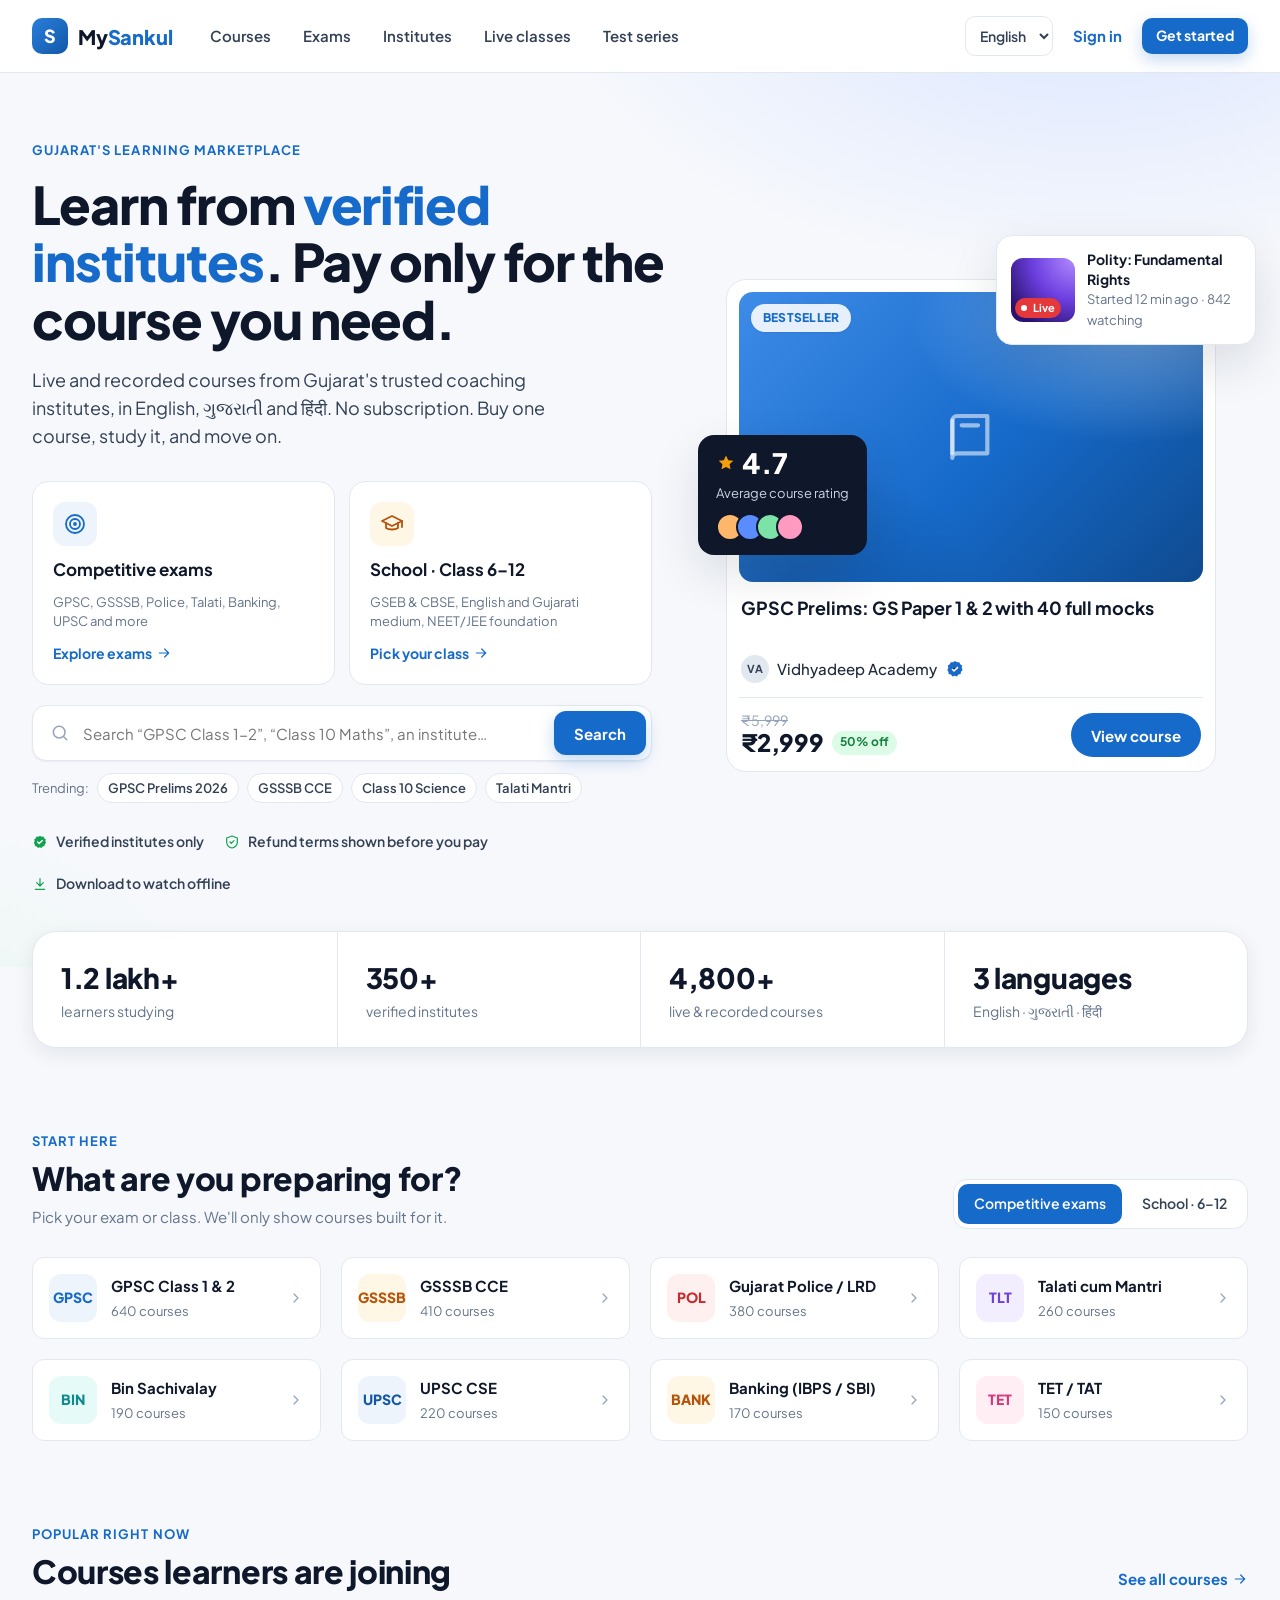
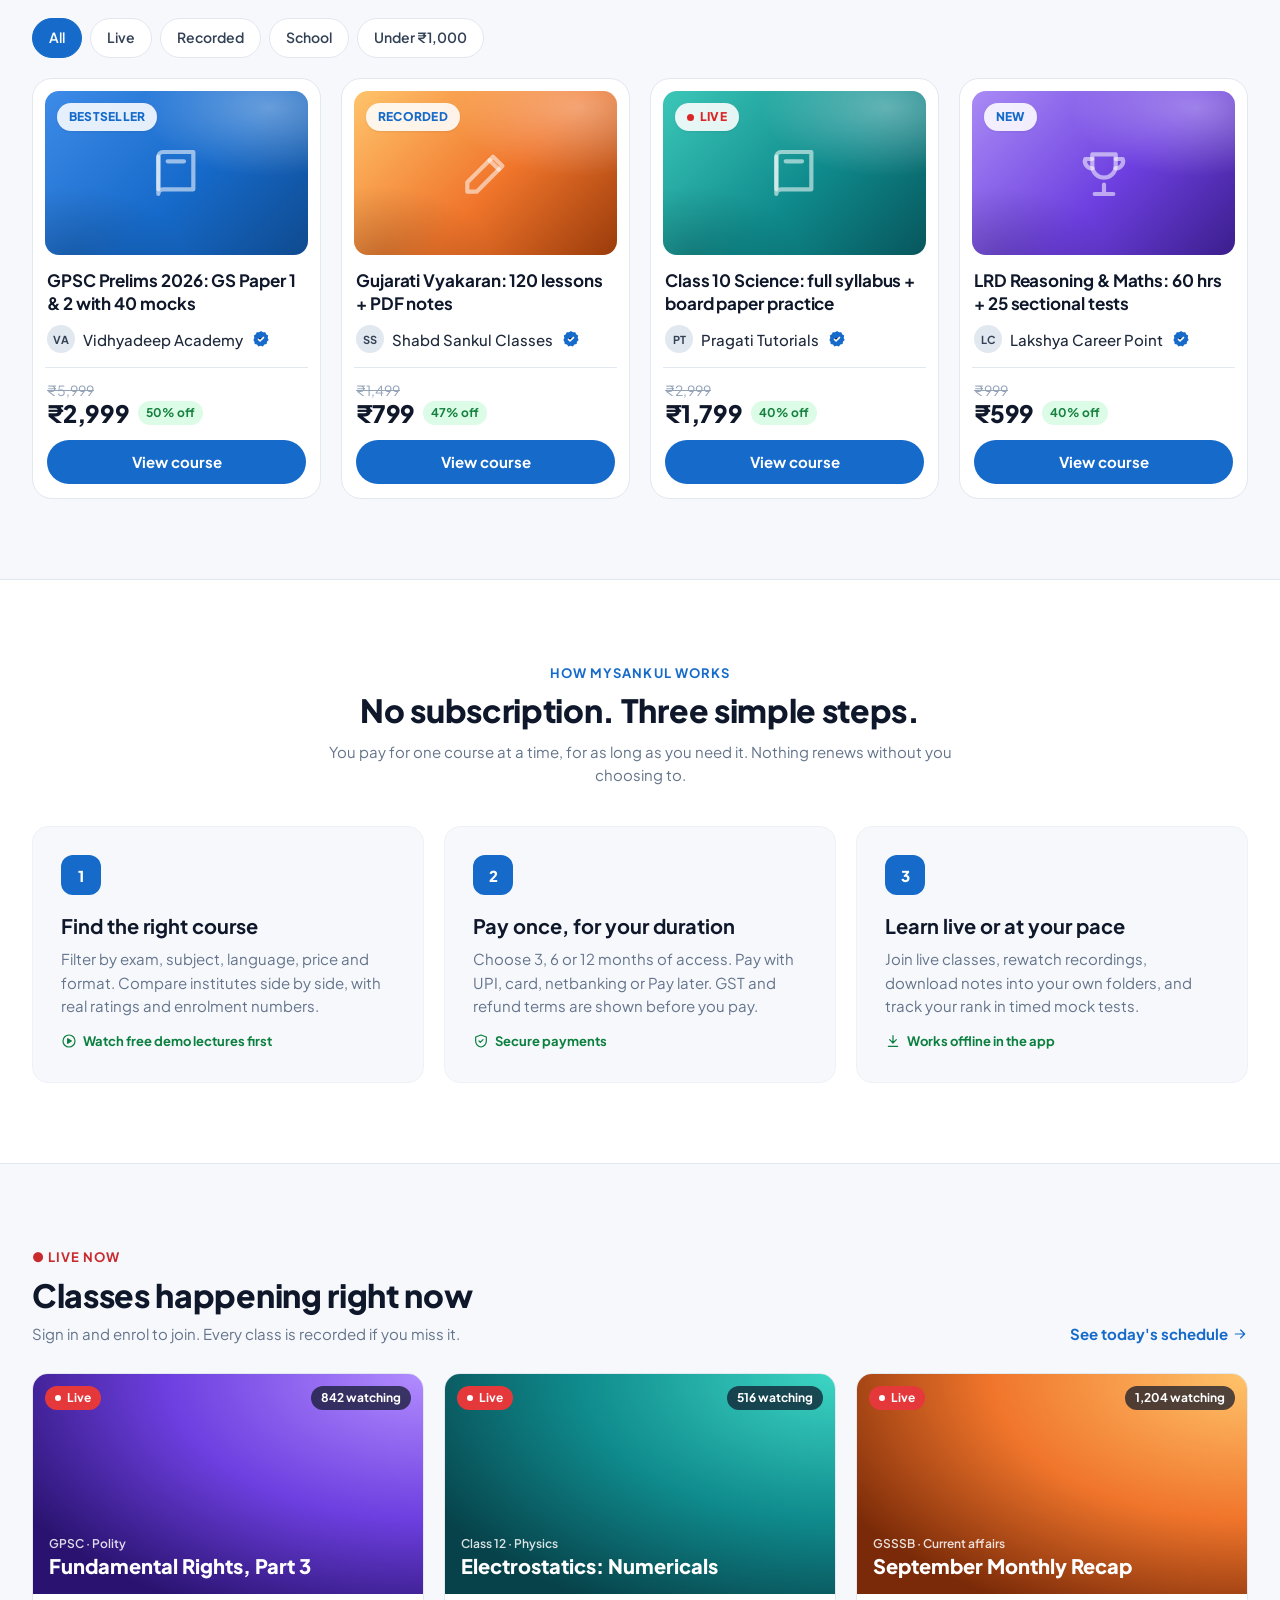
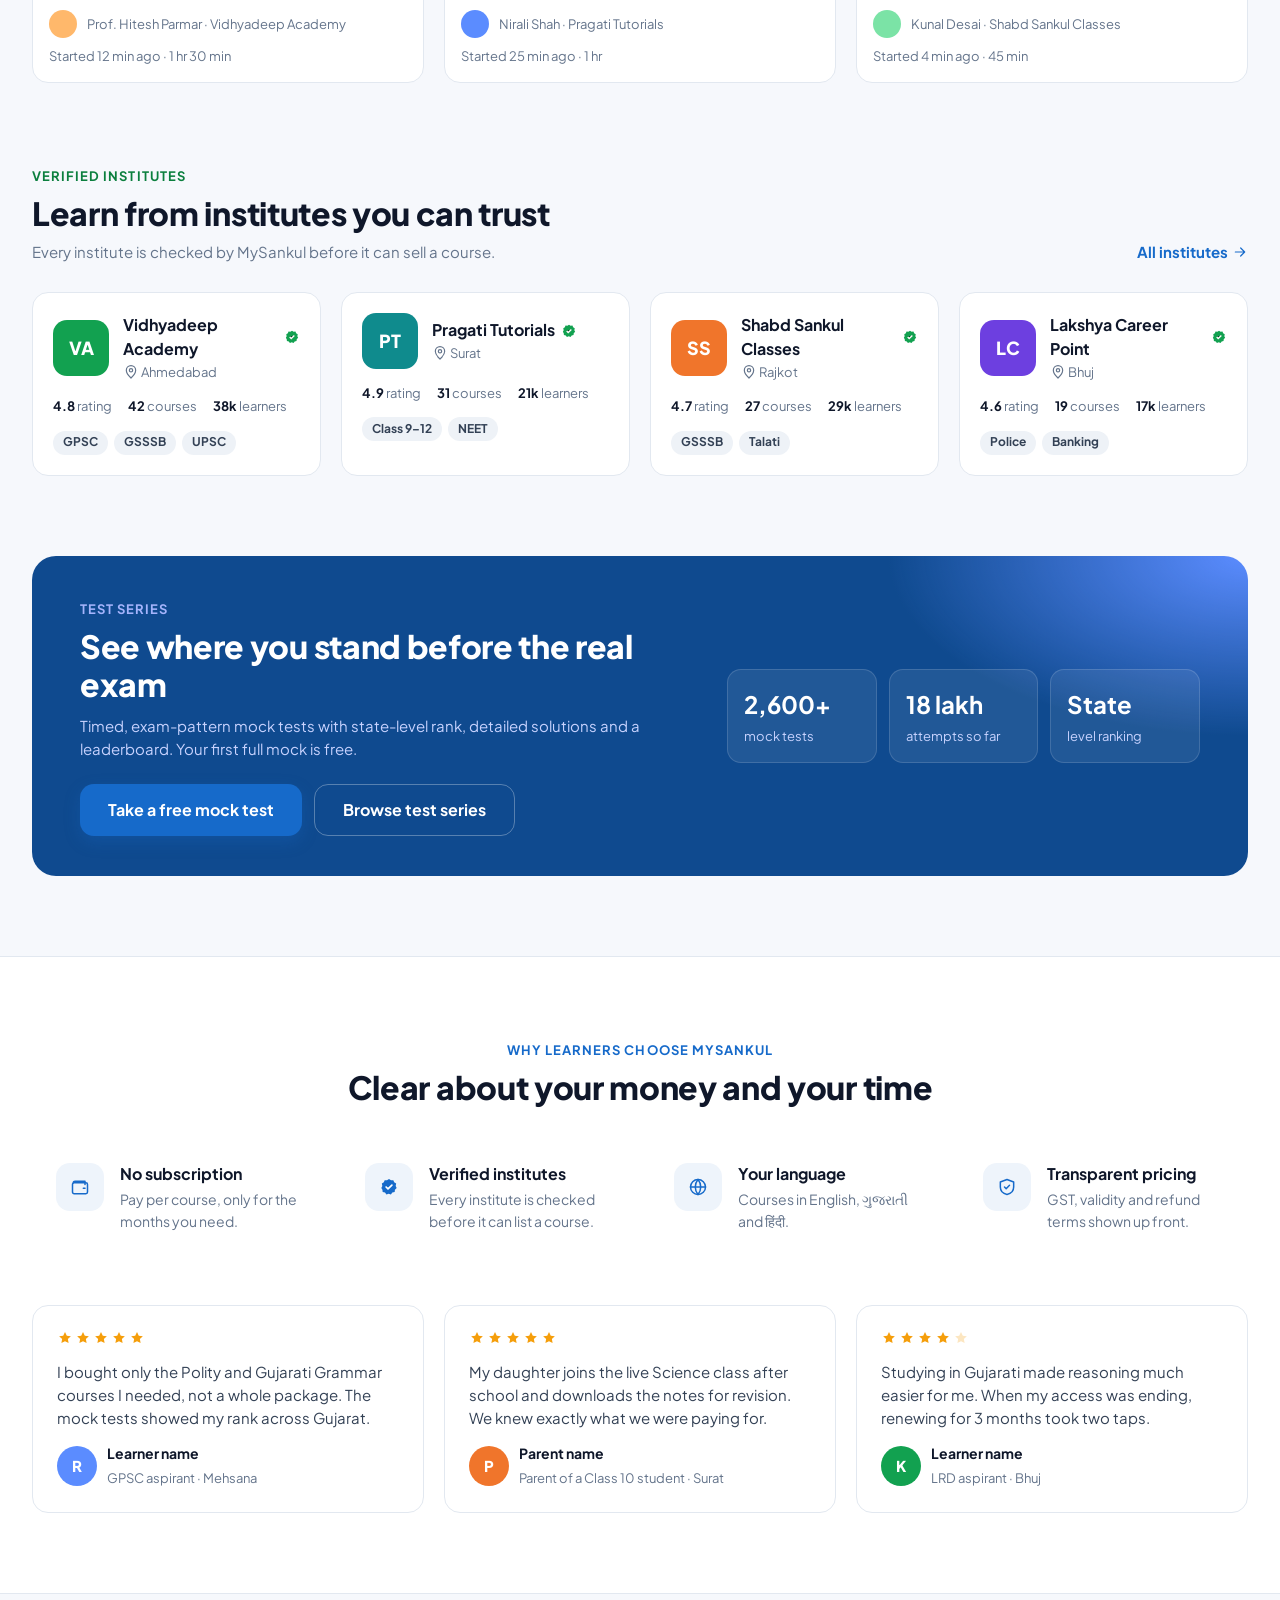
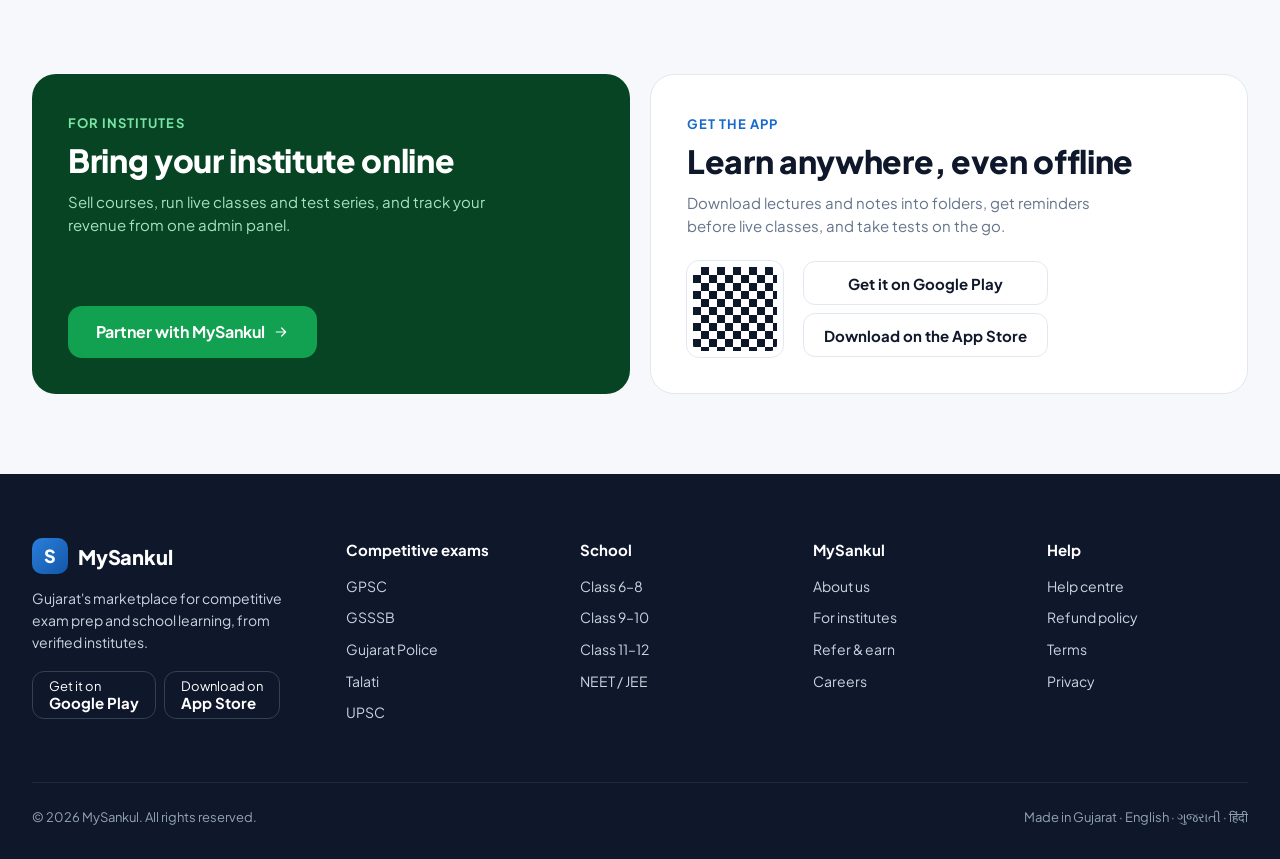
==== commit 079d07f4: "changes" ====
--- a/index.html
+++ b/index.html
@@ -18,13 +18,13 @@
 
 :root {
   /* Brand */
-  --brand-50: #EEF3FF;
-  --brand-100: #DCE6FF;
-  --brand-200: #B9CCFF;
-  --brand-500: #2E5BFF;
-  --brand-600: #1F48E0;   /* Cobalt Azure — primary */
-  --brand-700: #1838B3;
-  --brand-900: #0C1C5C;
+  --brand-50: #EEF4FB;
+  --brand-100: #E8F0FA;
+  --brand-200: #D0E1F4;
+  --brand-500: #2A7FDB;
+  --brand-600: #166ACA;   /* MySankul app blue — primary */
+  --brand-700: #1257A8;
+  --brand-900: #0F4A8F;
 
   /* Institute identity + live states */
   --green-50: #E9F8F0;
@@ -64,7 +64,7 @@
   --shadow-md: 0 6px 20px rgba(15, 23, 42, .08);
   --shadow-lg: 0 18px 48px rgba(15, 23, 42, .12);
 
-  --container: 1240px;
+  --container: 1264px;  /* 1216px content + 24px padding each side */
   --header-h: 72px;
 }
 
@@ -118,7 +118,7 @@
 }
 .btn:active { transform: translateY(1px); }
 .btn:disabled { opacity: .45; cursor: not-allowed; transform: none; }
-.btn-primary { background: var(--brand-600); color: #fff; box-shadow: 0 6px 16px rgba(31, 72, 224, .28); }
+.btn-primary { background: var(--brand-600); color: #fff; box-shadow: 0 6px 16px rgba(22, 106, 202, .25); }
 .btn-primary:hover { background: var(--brand-700); }
 .btn-secondary { background: var(--surface); color: var(--ink-900); border: 1px solid var(--line); }
 .btn-secondary:hover { border-color: var(--brand-200); color: var(--brand-700); }
@@ -589,7 +589,7 @@
       <span class="logo-mark">S</span><span>My<b>Sankul</b></span>
     </a>
     <nav class="main-nav" id="primary-nav" aria-label="Primary">
-      <a href="#courses">Courses</a>
+      <a href="courses.html">Courses</a>
       <a href="#exams">Exams</a>
       <a href="#institutes">Institutes</a>
       <a href="#live">Live classes</a>
@@ -700,23 +700,23 @@
 
     <div class="grid grid-4" data-filter-scope="exams">
       <!-- Competitive -->
-      <a href="#" class="exam-tile" data-cat="comp"><span class="ex-ic" style="background:#EEF3FF;color:#1F48E0">GPSC</span><div><strong>GPSC Class 1 & 2</strong><small>640 courses</small></div><svg class="icon icon-sm"><use href="#i-chevron-right"/></svg></a>
-      <a href="#" class="exam-tile" data-cat="comp"><span class="ex-ic" style="background:#FFF7E6;color:#B45309">GSSSB</span><div><strong>GSSSB CCE</strong><small>410 courses</small></div><svg class="icon icon-sm"><use href="#i-chevron-right"/></svg></a>
-      <a href="#" class="exam-tile" data-cat="comp"><span class="ex-ic" style="background:#FFF0F0;color:#C92A2D">POL</span><div><strong>Gujarat Police / LRD</strong><small>380 courses</small></div><svg class="icon icon-sm"><use href="#i-chevron-right"/></svg></a>
-      <a href="#" class="exam-tile" data-cat="comp"><span class="ex-ic" style="background:#F3EEFF;color:#6D3FE0">TLT</span><div><strong>Talati cum Mantri</strong><small>260 courses</small></div><svg class="icon icon-sm"><use href="#i-chevron-right"/></svg></a>
-      <a href="#" class="exam-tile" data-cat="comp"><span class="ex-ic" style="background:#E6FAF8;color:#0F8B8D">BIN</span><div><strong>Bin Sachivalay</strong><small>190 courses</small></div><svg class="icon icon-sm"><use href="#i-chevron-right"/></svg></a>
-      <a href="#" class="exam-tile" data-cat="comp"><span class="ex-ic" style="background:#EEF3FF;color:#1838B3">UPSC</span><div><strong>UPSC CSE</strong><small>220 courses</small></div><svg class="icon icon-sm"><use href="#i-chevron-right"/></svg></a>
-      <a href="#" class="exam-tile" data-cat="comp"><span class="ex-ic" style="background:#FFF7E6;color:#B45309">BANK</span><div><strong>Banking (IBPS / SBI)</strong><small>170 courses</small></div><svg class="icon icon-sm"><use href="#i-chevron-right"/></svg></a>
-      <a href="#" class="exam-tile" data-cat="comp"><span class="ex-ic" style="background:#FFEFF5;color:#D9377A">TET</span><div><strong>TET / TAT</strong><small>150 courses</small></div><svg class="icon icon-sm"><use href="#i-chevron-right"/></svg></a>
+      <a href="courses.html?exam=gpsc" class="exam-tile" data-cat="comp"><span class="ex-ic" style="background:#EEF4FB;color:#166ACA">GPSC</span><div><strong>GPSC Class 1 & 2</strong><small>640 courses</small></div><svg class="icon icon-sm"><use href="#i-chevron-right"/></svg></a>
+      <a href="courses.html?exam=gsssb" class="exam-tile" data-cat="comp"><span class="ex-ic" style="background:#FFF7E6;color:#B45309">GSSSB</span><div><strong>GSSSB CCE</strong><small>410 courses</small></div><svg class="icon icon-sm"><use href="#i-chevron-right"/></svg></a>
+      <a href="courses.html?exam=police" class="exam-tile" data-cat="comp"><span class="ex-ic" style="background:#FFF0F0;color:#C92A2D">POL</span><div><strong>Gujarat Police / LRD</strong><small>380 courses</small></div><svg class="icon icon-sm"><use href="#i-chevron-right"/></svg></a>
+      <a href="courses.html?exam=talati" class="exam-tile" data-cat="comp"><span class="ex-ic" style="background:#F3EEFF;color:#6D3FE0">TLT</span><div><strong>Talati cum Mantri</strong><small>260 courses</small></div><svg class="icon icon-sm"><use href="#i-chevron-right"/></svg></a>
+      <a href="courses.html?exam=binsach" class="exam-tile" data-cat="comp"><span class="ex-ic" style="background:#E6FAF8;color:#0F8B8D">BIN</span><div><strong>Bin Sachivalay</strong><small>190 courses</small></div><svg class="icon icon-sm"><use href="#i-chevron-right"/></svg></a>
+      <a href="courses.html?exam=upsc" class="exam-tile" data-cat="comp"><span class="ex-ic" style="background:#EEF4FB;color:#1257A8">UPSC</span><div><strong>UPSC CSE</strong><small>220 courses</small></div><svg class="icon icon-sm"><use href="#i-chevron-right"/></svg></a>
+      <a href="courses.html?exam=bank" class="exam-tile" data-cat="comp"><span class="ex-ic" style="background:#FFF7E6;color:#B45309">BANK</span><div><strong>Banking (IBPS / SBI)</strong><small>170 courses</small></div><svg class="icon icon-sm"><use href="#i-chevron-right"/></svg></a>
+      <a href="courses.html?exam=tet" class="exam-tile" data-cat="comp"><span class="ex-ic" style="background:#FFEFF5;color:#D9377A">TET</span><div><strong>TET / TAT</strong><small>150 courses</small></div><svg class="icon icon-sm"><use href="#i-chevron-right"/></svg></a>
       <!-- School -->
-      <a href="#" class="exam-tile" data-cat="school" hidden><span class="ex-ic" style="background:#FFF7E6;color:#B45309">6</span><div><strong>Class 6</strong><small>GSEB · CBSE</small></div><svg class="icon icon-sm"><use href="#i-chevron-right"/></svg></a>
-      <a href="#" class="exam-tile" data-cat="school" hidden><span class="ex-ic" style="background:#FFF7E6;color:#B45309">7</span><div><strong>Class 7</strong><small>GSEB · CBSE</small></div><svg class="icon icon-sm"><use href="#i-chevron-right"/></svg></a>
-      <a href="#" class="exam-tile" data-cat="school" hidden><span class="ex-ic" style="background:#FFF7E6;color:#B45309">8</span><div><strong>Class 8</strong><small>GSEB · CBSE</small></div><svg class="icon icon-sm"><use href="#i-chevron-right"/></svg></a>
-      <a href="#" class="exam-tile" data-cat="school" hidden><span class="ex-ic" style="background:#FFF7E6;color:#B45309">9</span><div><strong>Class 9</strong><small>GSEB · CBSE</small></div><svg class="icon icon-sm"><use href="#i-chevron-right"/></svg></a>
-      <a href="#" class="exam-tile" data-cat="school" hidden><span class="ex-ic" style="background:#EEF3FF;color:#1F48E0">10</span><div><strong>Class 10 · Board</strong><small>GSEB · CBSE</small></div><svg class="icon icon-sm"><use href="#i-chevron-right"/></svg></a>
-      <a href="#" class="exam-tile" data-cat="school" hidden><span class="ex-ic" style="background:#EEF3FF;color:#1F48E0">11</span><div><strong>Class 11</strong><small>Science · Commerce</small></div><svg class="icon icon-sm"><use href="#i-chevron-right"/></svg></a>
-      <a href="#" class="exam-tile" data-cat="school" hidden><span class="ex-ic" style="background:#EEF3FF;color:#1F48E0">12</span><div><strong>Class 12 · Board</strong><small>Science · Commerce</small></div><svg class="icon icon-sm"><use href="#i-chevron-right"/></svg></a>
-      <a href="#" class="exam-tile" data-cat="school" hidden><span class="ex-ic" style="background:#E6FAF8;color:#0F8B8D">NEET</span><div><strong>NEET / JEE / GUJCET</strong><small>Foundation & crash</small></div><svg class="icon icon-sm"><use href="#i-chevron-right"/></svg></a>
+      <a href="courses.html?exam=school" class="exam-tile" data-cat="school" hidden><span class="ex-ic" style="background:#FFF7E6;color:#B45309">6</span><div><strong>Class 6</strong><small>GSEB · CBSE</small></div><svg class="icon icon-sm"><use href="#i-chevron-right"/></svg></a>
+      <a href="courses.html?exam=school" class="exam-tile" data-cat="school" hidden><span class="ex-ic" style="background:#FFF7E6;color:#B45309">7</span><div><strong>Class 7</strong><small>GSEB · CBSE</small></div><svg class="icon icon-sm"><use href="#i-chevron-right"/></svg></a>
+      <a href="courses.html?exam=school" class="exam-tile" data-cat="school" hidden><span class="ex-ic" style="background:#FFF7E6;color:#B45309">8</span><div><strong>Class 8</strong><small>GSEB · CBSE</small></div><svg class="icon icon-sm"><use href="#i-chevron-right"/></svg></a>
+      <a href="courses.html?exam=school" class="exam-tile" data-cat="school" hidden><span class="ex-ic" style="background:#FFF7E6;color:#B45309">9</span><div><strong>Class 9</strong><small>GSEB · CBSE</small></div><svg class="icon icon-sm"><use href="#i-chevron-right"/></svg></a>
+      <a href="courses.html?exam=school" class="exam-tile" data-cat="school" hidden><span class="ex-ic" style="background:#EEF4FB;color:#166ACA">10</span><div><strong>Class 10 · Board</strong><small>GSEB · CBSE</small></div><svg class="icon icon-sm"><use href="#i-chevron-right"/></svg></a>
+      <a href="courses.html?exam=school" class="exam-tile" data-cat="school" hidden><span class="ex-ic" style="background:#EEF4FB;color:#166ACA">11</span><div><strong>Class 11</strong><small>Science · Commerce</small></div><svg class="icon icon-sm"><use href="#i-chevron-right"/></svg></a>
+      <a href="courses.html?exam=school" class="exam-tile" data-cat="school" hidden><span class="ex-ic" style="background:#EEF4FB;color:#166ACA">12</span><div><strong>Class 12 · Board</strong><small>Science · Commerce</small></div><svg class="icon icon-sm"><use href="#i-chevron-right"/></svg></a>
+      <a href="courses.html?exam=school" class="exam-tile" data-cat="school" hidden><span class="ex-ic" style="background:#E6FAF8;color:#0F8B8D">NEET</span><div><strong>NEET / JEE / GUJCET</strong><small>Foundation & crash</small></div><svg class="icon icon-sm"><use href="#i-chevron-right"/></svg></a>
     </div>
   </div>
 </section>
@@ -729,7 +729,7 @@
         <span class="eyebrow">Popular right now</span>
         <h2 class="h2" style="margin-top:8px">Courses learners are joining</h2>
       </div>
-      <a href="#" class="link">See all courses <svg class="icon icon-sm"><use href="#i-arrow-right"/></svg></a>
+      <a href="courses.html" class="link">See all courses <svg class="icon icon-sm"><use href="#i-arrow-right"/></svg></a>
     </div>
     <div style="display:flex;gap:8px;flex-wrap:wrap;margin-bottom:20px" data-chip-group="courses" role="group" aria-label="Filter courses">
       <button class="chip" aria-pressed="true" data-value="all">All</button>
